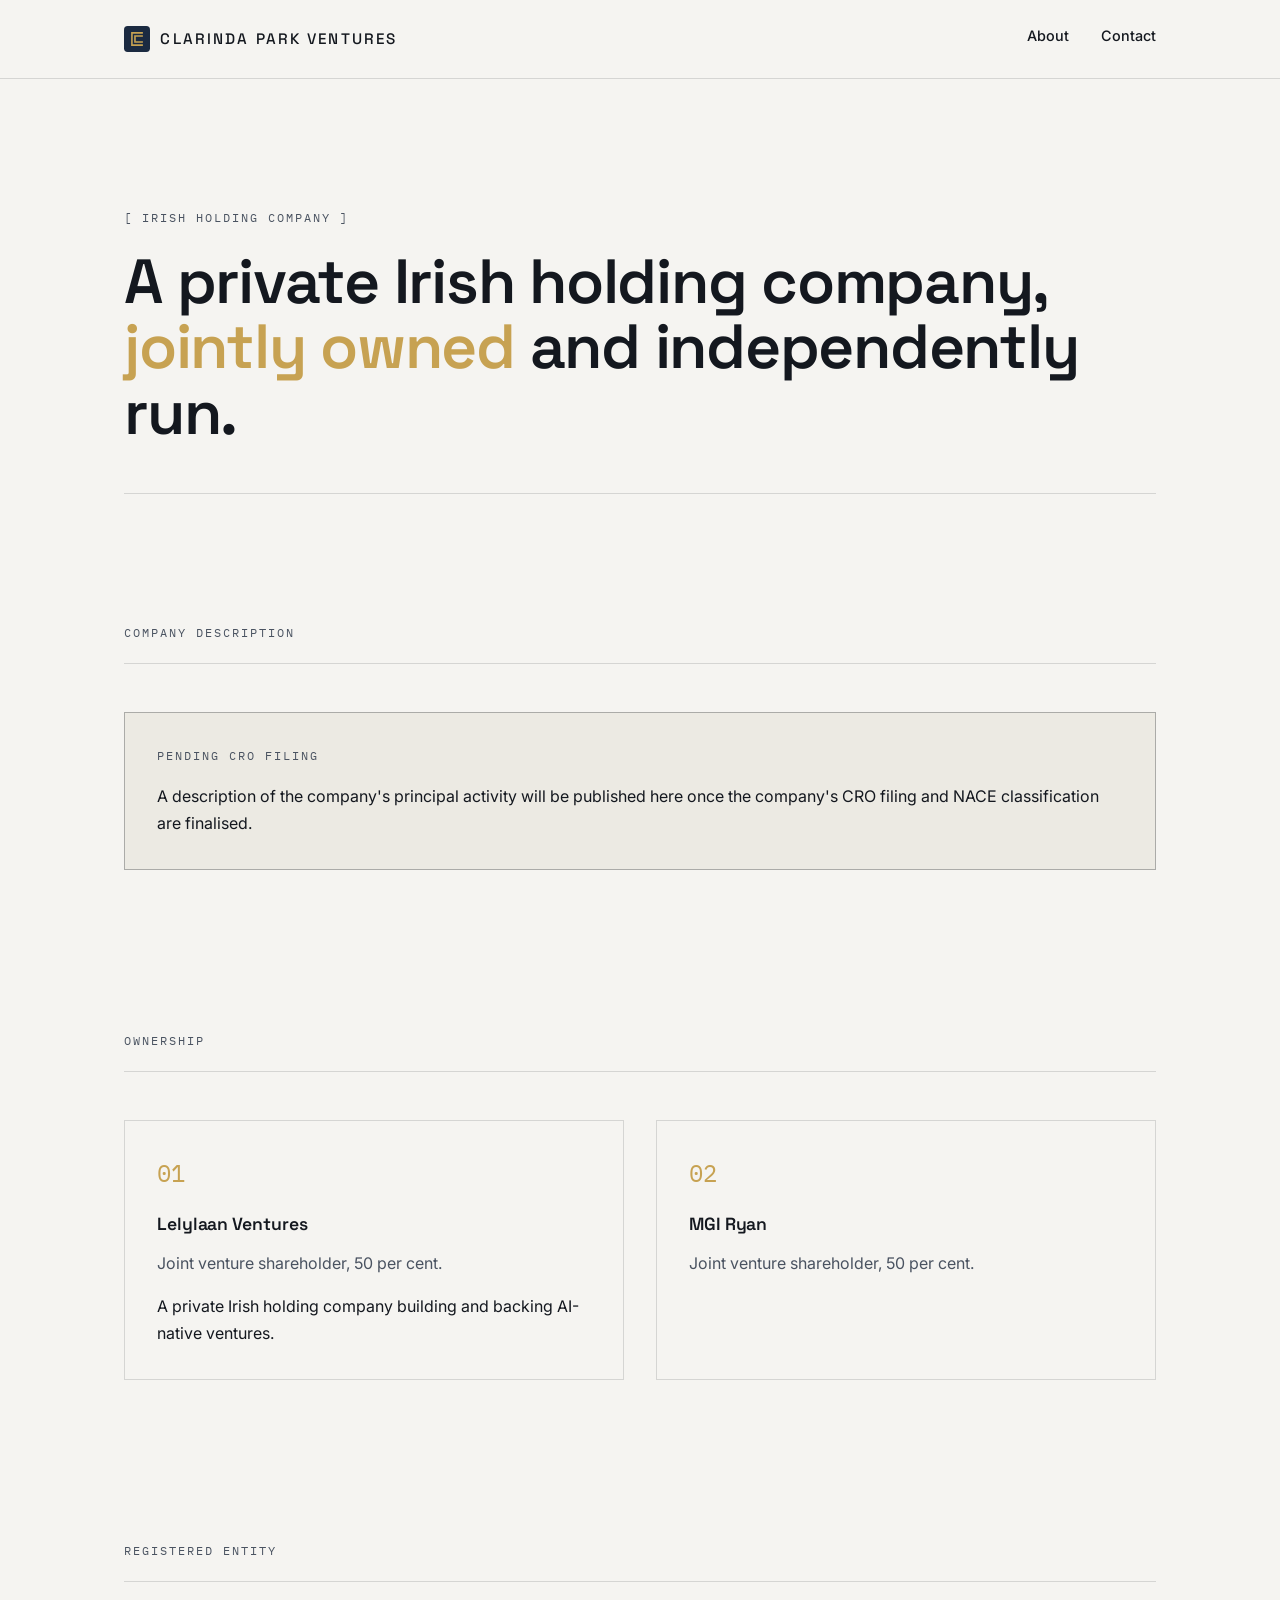
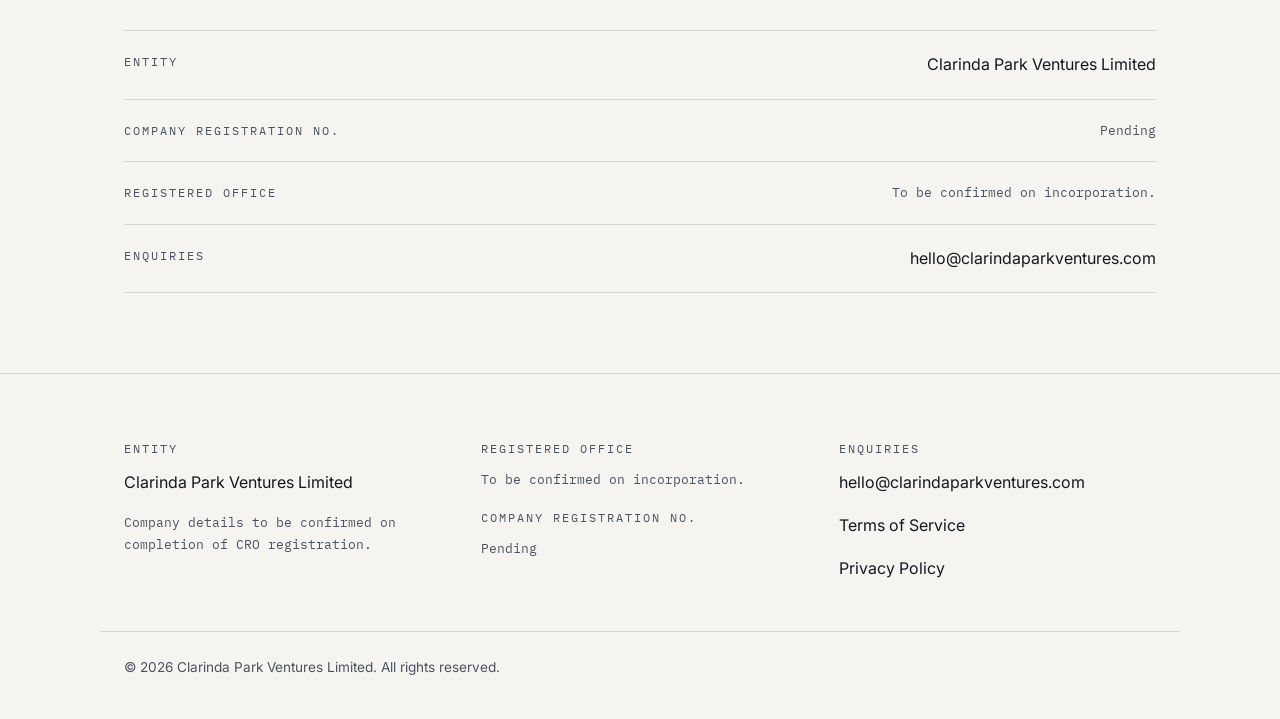
==== index.html @ e0fa9f6e "Initial site: Clarinda Park Ventures corporate website Static five-page site (Home, About, Contact, " ====
<!doctype html>
<html lang="en">
<head>
<meta charset="UTF-8">
<meta name="viewport" content="width=device-width, initial-scale=1.0">
<meta name="robots" content="noindex, nofollow">
<title>Clarinda Park Ventures | Irish Holding Company</title>
<meta name="description" content="Clarinda Park Ventures Limited is a privately held Irish holding company established as a joint venture between Lelylaan Ventures and MGI Ryan.">
<link rel="icon" href="data:image/svg+xml,%3Csvg xmlns='http://www.w3.org/2000/svg' viewBox='0 0 512 512'%3E%3Crect width='512' height='512' rx='72' fill='%231B2A41'/%3E%3Cg stroke='%23C7A252' stroke-width='32' fill='none'%3E%3Cpath d='M372 136 H156 V376 H372'/%3E%3Cpath d='M372 196 H216 V316 H372'/%3E%3C/g%3E%3C/svg%3E">
<link href="https://fonts.googleapis.com/css2?family=Space+Grotesk:wght@500;600&amp;family=Inter:wght@400;500&amp;family=IBM+Plex+Mono:wght@400;500&amp;display=swap" rel="stylesheet">
<link rel="stylesheet" href="styles.css">
</head>
<body>
<header class="site-header">
<div class="container header-inner">
<a class="brand" href="index.html">
<svg class="brand-mark" viewBox="0 0 512 512"><rect width="512" height="512" rx="72" fill="#1B2A41"/><g stroke="#C7A252" stroke-width="32" fill="none"><path d="M372 136 H156 V376 H372"/><path d="M372 196 H216 V316 H372"/></g></svg>
<span class="wordmark">CLARINDA PARK VENTURES</span>
</a>
<nav class="nav">
<a href="about.html">About</a>
<a href="contact.html">Contact</a>
</nav>
</div>
</header>

<main>

<section class="hero container">
<span class="eyebrow">[ IRISH HOLDING COMPANY ]</span>
<h1>A private Irish holding company, <em>jointly owned</em> and independently run.</h1>
<hr class="hero-rule">
</section>

<section class="section container">
<span class="section-label">COMPANY DESCRIPTION</span>
<!-- PLACEHOLDER: replace when CRO filing complete -->
<div class="panel">
<span class="micro-label">PENDING CRO FILING</span>
<p>A description of the company's principal activity will be published here once the company's CRO filing and NACE classification are finalised.</p>
</div>
<!-- /PLACEHOLDER -->
</section>

<section class="section container">
<span class="section-label">OWNERSHIP</span>
<div class="cards">
<div class="card">
<span class="num">01</span>
<h3>Lelylaan Ventures</h3>
<p class="role">Joint venture shareholder, 50 per cent.</p>
<p>A private Irish holding company building and backing AI-native ventures.</p>
</div>
<div class="card">
<span class="num">02</span>
<h3>MGI Ryan</h3>
<p class="role">Joint venture shareholder, 50 per cent.</p>
</div>
</div>
</section>

<section class="section container">
<span class="section-label">REGISTERED ENTITY</span>
<div class="def-rows">
<div class="def-row">
<span class="def-label">ENTITY</span>
<span class="def-value">Clarinda Park Ventures Limited</span>
</div>
<div class="def-row">
<span class="def-label">COMPANY REGISTRATION NO.</span>
<!-- PLACEHOLDER: replace when CRO filing complete -->
<span class="def-value placeholder">Pending</span>
<!-- /PLACEHOLDER -->
</div>
<div class="def-row">
<span class="def-label">REGISTERED OFFICE</span>
<!-- PLACEHOLDER: replace when CRO filing complete -->
<span class="def-value placeholder">To be confirmed on incorporation.</span>
<!-- /PLACEHOLDER -->
</div>
<div class="def-row">
<span class="def-label">ENQUIRIES</span>
<span class="def-value"><a href="mailto:hello@clarindaparkventures.com">hello@clarindaparkventures.com</a></span>
</div>
</div>
</section>

</main>

<footer class="site-footer">
<div class="container footer-grid">
<div class="footer-col">
<span class="mono-label">ENTITY</span>
<p>Clarinda Park Ventures Limited</p>
<!-- PLACEHOLDER: replace when CRO filing complete -->
<p class="placeholder">Company details to be confirmed on completion of CRO registration.</p>
<!-- /PLACEHOLDER -->
</div>
<div class="footer-col">
<span class="mono-label">REGISTERED OFFICE</span>
<!-- PLACEHOLDER: replace when CRO filing complete -->
<p class="placeholder">To be confirmed on incorporation.</p>
<!-- /PLACEHOLDER -->
<span class="mono-label">COMPANY REGISTRATION NO.</span>
<!-- PLACEHOLDER: replace when CRO filing complete -->
<p class="placeholder">Pending</p>
<!-- /PLACEHOLDER -->
</div>
<div class="footer-col">
<span class="mono-label">ENQUIRIES</span>
<p><a href="mailto:hello@clarindaparkventures.com">hello@clarindaparkventures.com</a></p>
<p><a href="terms.html">Terms of Service</a></p>
<p><a href="privacy.html">Privacy Policy</a></p>
</div>
</div>
<div class="container footer-bottom">
<p>&copy; 2026 Clarinda Park Ventures Limited. All rights reserved.</p>
</div>
</footer>

</body>
</html>
---- styles.css ----
/* Clarinda Ventures — design system */

:root {
  --paper: #F5F4F1;
  --paper-2: #ECEAE3;
  --ink: #14181F;
  --ink-soft: #4A5361;
  --navy: #1B2A41;
  --gold: #C7A252;
  --line: rgba(20,24,31,0.14);
  --line-strong: rgba(20,24,31,0.30);
  --container: 1080px;

  --font-head: "Space Grotesk", "Helvetica Neue", Arial, sans-serif;
  --font-body: "Inter", -apple-system, sans-serif;
  --font-mono: "IBM Plex Mono", "SF Mono", monospace;
}

*, *::before, *::after {
  box-sizing: border-box;
}

html {
  -webkit-text-size-adjust: 100%;
}

body {
  margin: 0;
  background: var(--paper);
  color: var(--ink);
  font-family: var(--font-body);
  font-weight: 400;
  font-size: 1rem;
  line-height: 1.7;
}

img, svg {
  max-width: 100%;
}

.container {
  max-width: var(--container);
  margin: 0 auto;
  padding: 0 1.5rem;
}

a {
  color: var(--ink);
  text-decoration: none;
}

a:hover {
  text-decoration: underline;
}

h1, h2, h3 {
  font-family: var(--font-head);
  font-weight: 600;
  margin: 0;
}

h1 {
  font-size: clamp(2.4rem, 5.5vw, 3.9rem);
  letter-spacing: -0.02em;
  line-height: 1.05;
}

h1 em, h2 em {
  font-style: normal;
  color: var(--gold);
}

h2 {
  font-size: clamp(1.6rem, 3vw, 2.2rem);
  letter-spacing: -0.01em;
  line-height: 1.15;
  margin-bottom: 1.5rem;
}

h3 {
  font-size: 1.1rem;
  letter-spacing: -0.005em;
  margin-bottom: 0.6rem;
}

p {
  margin: 0 0 1rem;
}

p:last-child {
  margin-bottom: 0;
}

/* Eyebrow labels */
.eyebrow {
  display: block;
  font-family: var(--font-mono);
  font-size: 0.78rem;
  text-transform: uppercase;
  letter-spacing: 0.16em;
  color: var(--ink-soft);
  margin-bottom: 1.25rem;
}

/* Section labels: mono, uppercase, bottom rule spanning the container */
.section-label {
  display: block;
  font-family: var(--font-mono);
  font-size: 0.78rem;
  text-transform: uppercase;
  letter-spacing: 0.16em;
  color: var(--ink-soft);
  padding-bottom: 1.25rem;
  margin-bottom: 3rem;
  border-bottom: 1px solid var(--line);
}

.mono-label {
  display: block;
  font-family: var(--font-mono);
  font-size: 0.78rem;
  text-transform: uppercase;
  letter-spacing: 0.16em;
  color: var(--ink-soft);
  margin: 0 0 0.6rem;
}

.mono {
  font-family: var(--font-mono);
}

.placeholder {
  font-family: var(--font-mono);
  font-size: 0.8rem;
  color: var(--ink-soft);
}

/* Layout sections */
.section {
  padding-block: 5rem;
}

.hero {
  padding-top: 8rem;
  padding-bottom: 3rem;
}

.hero-rule {
  border: 0;
  border-top: 1px solid var(--line);
  margin: 3rem 0 0;
}

.lede {
  max-width: 640px;
  font-size: 1.1rem;
  color: var(--ink-soft);
  margin-top: 1.5rem;
}

/* Header */
.site-header {
  border-bottom: 1px solid var(--line);
}

.header-inner {
  display: flex;
  align-items: center;
  justify-content: space-between;
  flex-wrap: wrap;
  gap: 1rem;
  padding-block: 1.5rem;
}

.brand {
  display: flex;
  align-items: center;
  gap: 0.65rem;
}

.brand:hover {
  text-decoration: none;
}

.brand-mark {
  width: 26px;
  height: 26px;
  display: block;
  flex-shrink: 0;
}

.wordmark {
  font-family: var(--font-head);
  font-weight: 500;
  letter-spacing: 0.14em;
  font-size: 0.95rem;
}

.nav {
  display: flex;
  gap: 2rem;
  flex-wrap: wrap;
}

.nav a {
  font-family: var(--font-body);
  font-weight: 500;
  font-size: 0.9rem;
  text-decoration: none;
  padding-bottom: 4px;
  border-bottom: 2px solid transparent;
}

.nav a:hover {
  border-bottom-color: var(--line-strong);
}

.nav a[aria-current="page"] {
  border-bottom-color: var(--gold);
}

/* Panel (e.g. company description) */
.panel {
  border: 1px solid var(--line-strong);
  background: var(--paper-2);
  padding: 2rem;
}

.panel .micro-label {
  display: block;
  font-family: var(--font-mono);
  font-size: 0.78rem;
  text-transform: uppercase;
  letter-spacing: 0.16em;
  color: var(--ink-soft);
  margin: 0 0 1rem;
}

/* Ownership / info cards */
.cards {
  display: grid;
  grid-template-columns: 1fr 1fr;
  gap: 2rem;
}

.card {
  border: 1px solid var(--line);
  padding: 2rem;
}

.card .num {
  display: block;
  font-family: var(--font-mono);
  color: var(--gold);
  font-size: 1.5rem;
  margin-bottom: 1rem;
}

.card .role {
  color: var(--ink-soft);
  margin: 0 0 1rem;
}

/* Numbered blocks (about page) */
.numbered-block {
  display: flex;
  gap: 1.5rem;
  padding: 2rem 0;
  border-bottom: 1px solid var(--line);
}

.numbered-block:last-child {
  border-bottom: none;
}

.numbered-block .num {
  font-family: var(--font-mono);
  color: var(--gold);
  font-size: 1.25rem;
  flex-shrink: 0;
  min-width: 2ch;
}

/* Definition rows (registered entity facts) */
.def-rows {
  border-top: 1px solid var(--line);
}

.def-row {
  display: flex;
  justify-content: space-between;
  gap: 2rem;
  padding: 1.25rem 0;
  border-bottom: 1px solid var(--line);
}

.def-label {
  font-family: var(--font-mono);
  font-size: 0.78rem;
  text-transform: uppercase;
  letter-spacing: 0.16em;
  color: var(--ink-soft);
}

.def-value {
  text-align: right;
}

/* Contact page */
.mailto-large {
  display: inline-block;
  font-family: var(--font-head);
  font-size: 1.6rem;
  color: var(--ink);
  text-decoration: underline;
  text-decoration-color: var(--gold);
  text-underline-offset: 6px;
  margin: 1rem 0 3rem;
}

/* Legal pages */
.legal-meta {
  margin-top: 1rem;
}

.legal-section {
  padding: 2.5rem 0;
  border-bottom: 1px solid var(--line);
}

.legal-section:last-child {
  border-bottom: none;
}

/* Footer */
.site-footer {
  border-top: 1px solid var(--line);
  padding: 4rem 0 2.5rem;
}

.footer-grid {
  display: grid;
  grid-template-columns: repeat(3, 1fr);
  gap: 2.5rem;
}

.footer-col p {
  margin: 0 0 1rem;
}

.footer-col p:last-child {
  margin-bottom: 0;
}

.footer-bottom {
  margin-top: 3rem;
  padding-top: 1.5rem;
  border-top: 1px solid var(--line);
  font-size: 0.85rem;
  color: var(--ink-soft);
}

/* Responsive: single column under 720px */
@media (max-width: 720px) {
  .header-inner {
    flex-direction: column;
    align-items: flex-start;
  }

  .nav {
    gap: 1.5rem;
  }

  .cards {
    grid-template-columns: 1fr;
  }

  .footer-grid {
    grid-template-columns: 1fr;
    gap: 2rem;
  }

  .def-row {
    flex-direction: column;
    gap: 0.35rem;
  }

  .def-value {
    text-align: left;
  }

  .numbered-block {
    flex-direction: column;
    gap: 0.5rem;
  }

  .hero {
    padding-top: 5rem;
  }

  .section {
    padding-block: 3.5rem;
  }
}
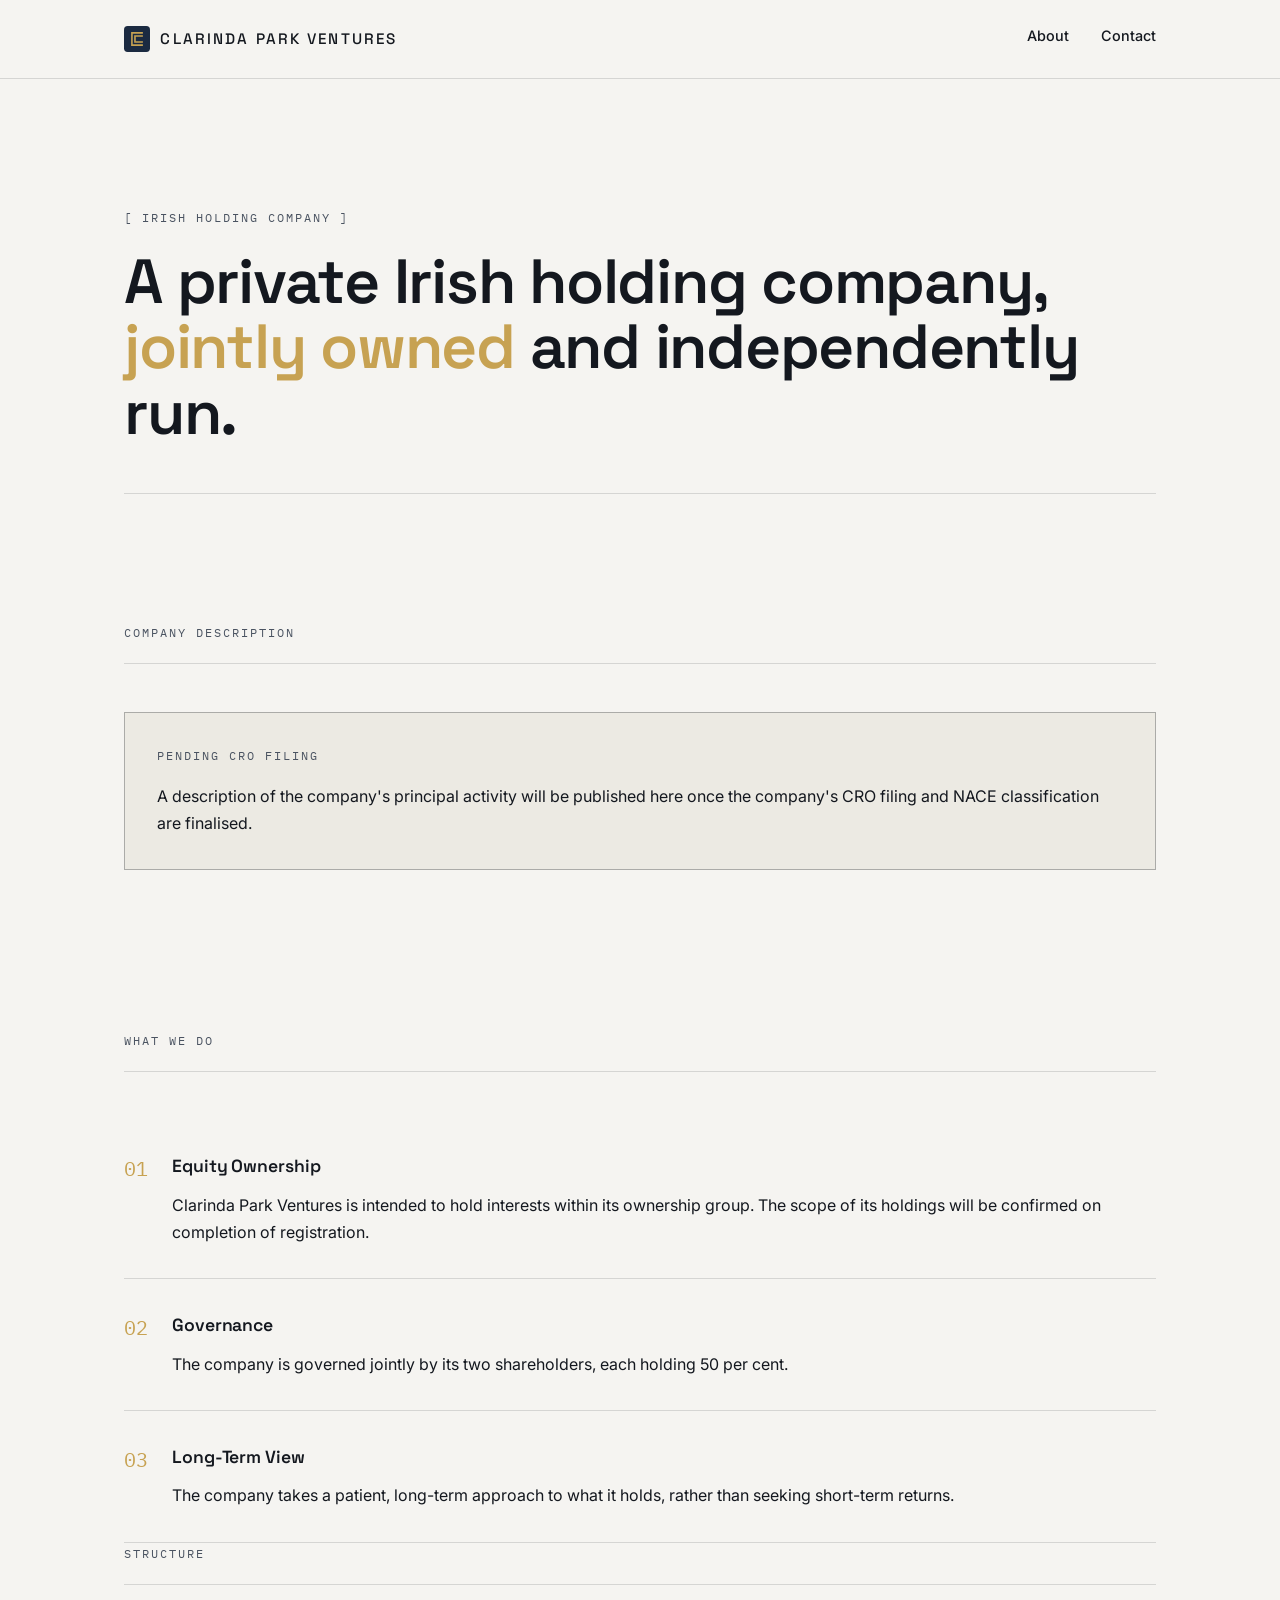
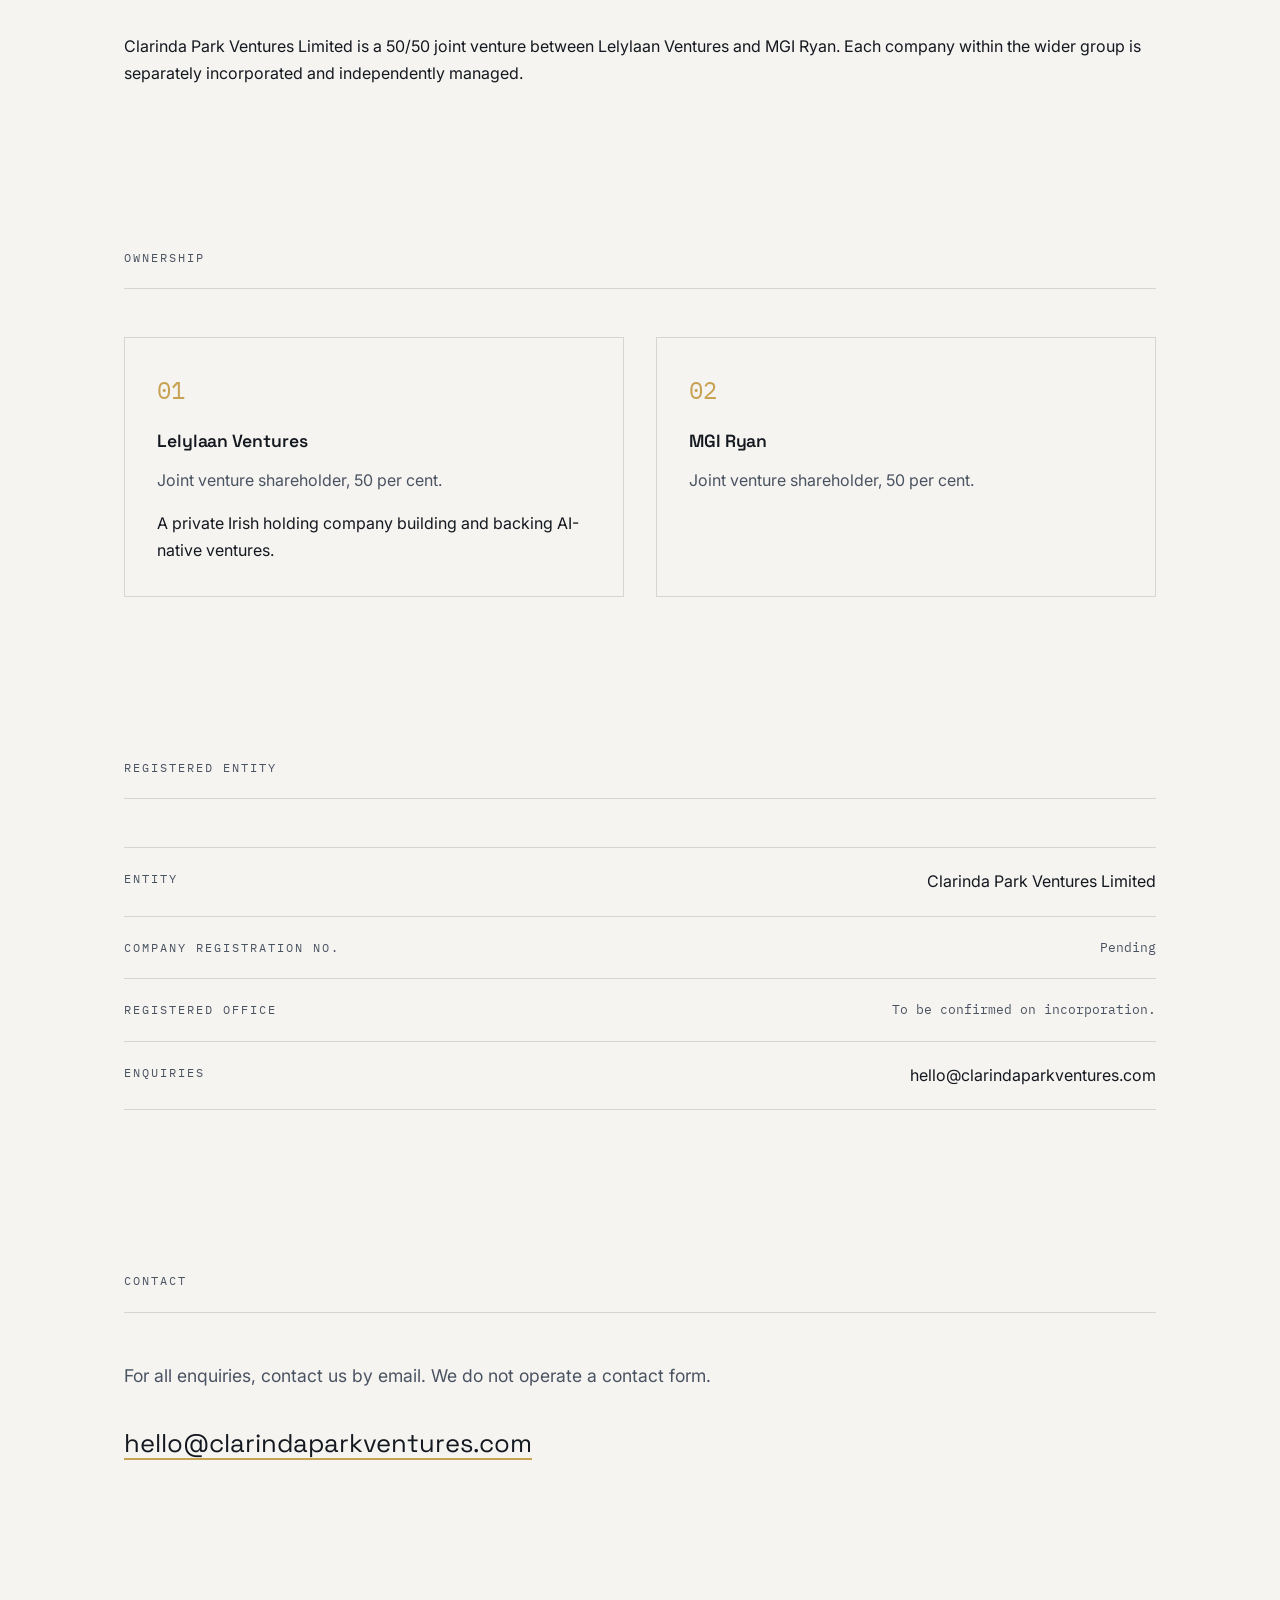
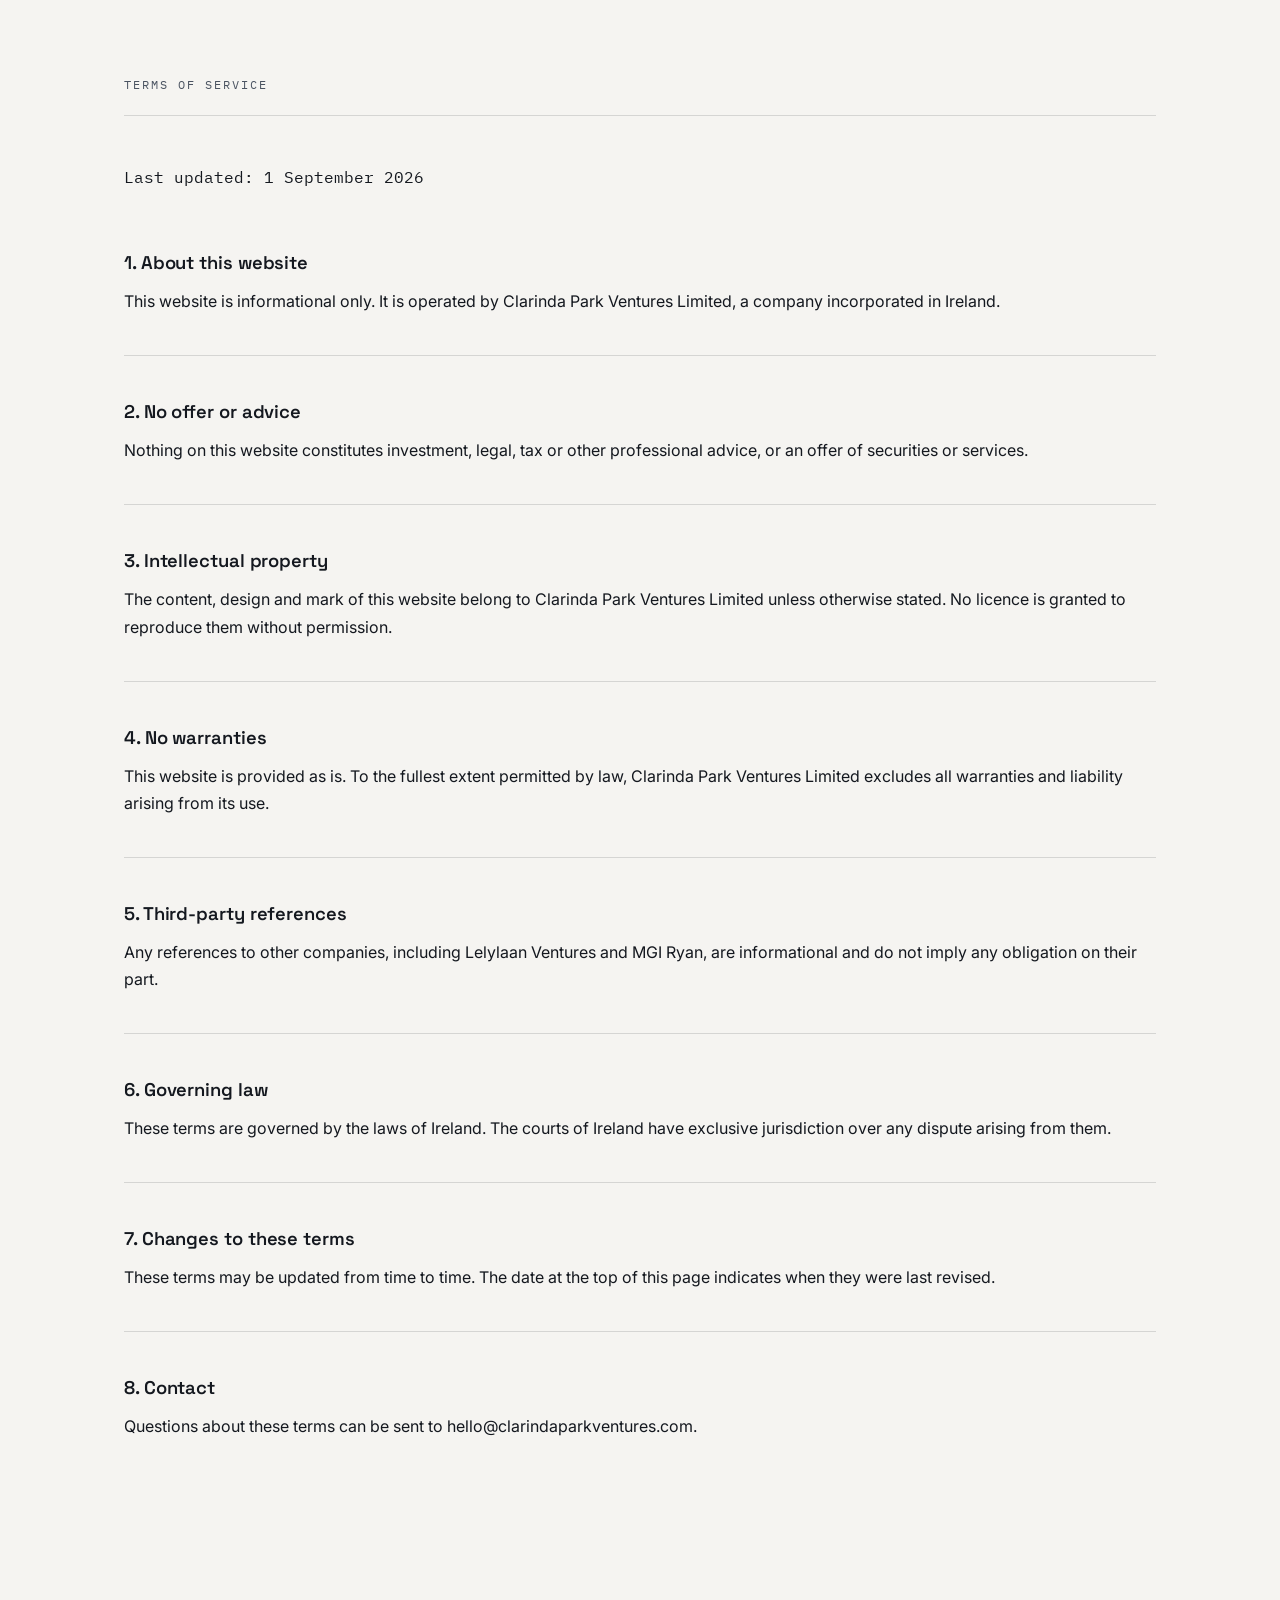
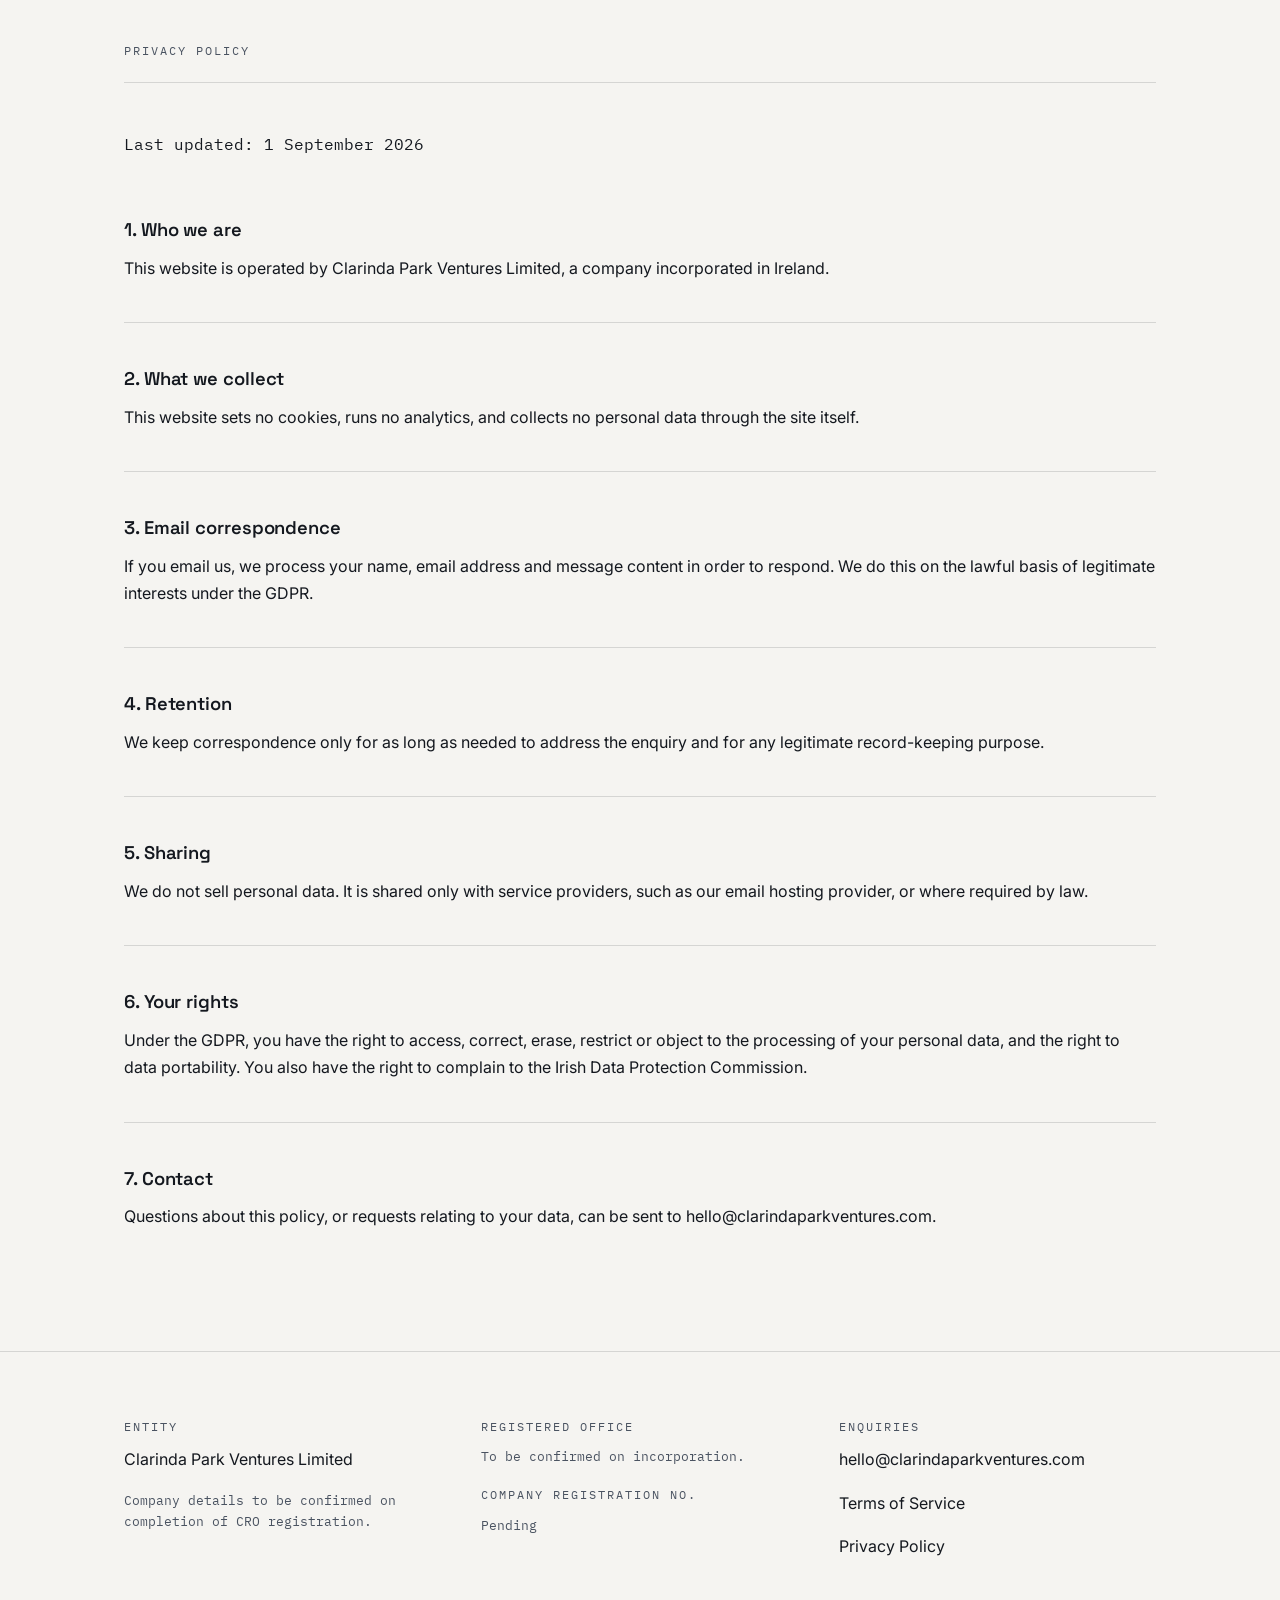
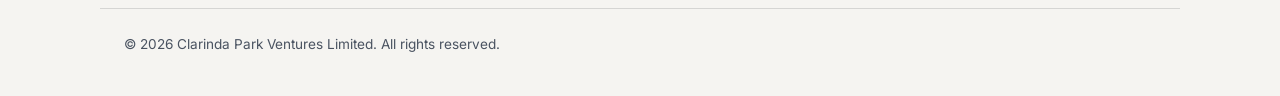
==== commit 2bf8a288: "Consolidate to single-page layout with hash-anchor navigation Merge About, Contact, Terms and Privac" ====
--- a/index.html
+++ b/index.html
@@ -10,16 +10,16 @@
 <link href="https://fonts.googleapis.com/css2?family=Space+Grotesk:wght@500;600&amp;family=Inter:wght@400;500&amp;family=IBM+Plex+Mono:wght@400;500&amp;display=swap" rel="stylesheet">
 <link rel="stylesheet" href="styles.css">
 </head>
-<body>
+<body id="top">
 <header class="site-header">
 <div class="container header-inner">
-<a class="brand" href="index.html">
+<a class="brand" href="#top">
 <svg class="brand-mark" viewBox="0 0 512 512"><rect width="512" height="512" rx="72" fill="#1B2A41"/><g stroke="#C7A252" stroke-width="32" fill="none"><path d="M372 136 H156 V376 H372"/><path d="M372 196 H216 V316 H372"/></g></svg>
 <span class="wordmark">CLARINDA PARK VENTURES</span>
 </a>
 <nav class="nav">
-<a href="about.html">About</a>
-<a href="contact.html">Contact</a>
+<a href="#about">About</a>
+<a href="#contact">Contact</a>
 </nav>
 </div>
 </header>
@@ -32,7 +32,7 @@
 <hr class="hero-rule">
 </section>
 
-<section class="section container">
+<section id="description" class="section container">
 <span class="section-label">COMPANY DESCRIPTION</span>
 <!-- PLACEHOLDER: replace when CRO filing complete -->
 <div class="panel">
@@ -42,7 +42,34 @@
 <!-- /PLACEHOLDER -->
 </section>
 
-<section class="section container">
+<section id="about" class="section container">
+<span class="section-label">WHAT WE DO</span>
+<div class="numbered-block">
+<span class="num">01</span>
+<div>
+<h3>Equity Ownership</h3>
+<p>Clarinda Park Ventures is intended to hold interests within its ownership group. The scope of its holdings will be confirmed on completion of registration.</p>
+</div>
+</div>
+<div class="numbered-block">
+<span class="num">02</span>
+<div>
+<h3>Governance</h3>
+<p>The company is governed jointly by its two shareholders, each holding 50 per cent.</p>
+</div>
+</div>
+<div class="numbered-block">
+<span class="num">03</span>
+<div>
+<h3>Long-Term View</h3>
+<p>The company takes a patient, long-term approach to what it holds, rather than seeking short-term returns.</p>
+</div>
+</div>
+<span class="section-label">STRUCTURE</span>
+<p>Clarinda Park Ventures Limited is a 50/50 joint venture between Lelylaan Ventures and MGI Ryan. Each company within the wider group is separately incorporated and independently managed.</p>
+</section>
+
+<section id="ownership" class="section container">
 <span class="section-label">OWNERSHIP</span>
 <div class="cards">
 <div class="card">
@@ -59,7 +86,7 @@
 </div>
 </section>
 
-<section class="section container">
+<section id="entity" class="section container">
 <span class="section-label">REGISTERED ENTITY</span>
 <div class="def-rows">
 <div class="def-row">
@@ -83,6 +110,99 @@
 <span class="def-value"><a href="mailto:hello@clarindaparkventures.com">hello@clarindaparkventures.com</a></span>
 </div>
 </div>
+</section>
+
+<section id="contact" class="section container">
+<span class="section-label">CONTACT</span>
+<p class="lede">For all enquiries, contact us by email. We do not operate a contact form.</p>
+<a class="mailto-large" href="mailto:hello@clarindaparkventures.com">hello@clarindaparkventures.com</a>
+</section>
+
+<section id="terms" class="section container">
+<span class="section-label">TERMS OF SERVICE</span>
+<p class="legal-meta mono">Last updated: 1 September 2026</p>
+
+<div class="legal-section">
+<h3>1. About this website</h3>
+<p>This website is informational only. It is operated by Clarinda Park Ventures Limited, a company incorporated in Ireland.</p>
+</div>
+
+<div class="legal-section">
+<h3>2. No offer or advice</h3>
+<p>Nothing on this website constitutes investment, legal, tax or other professional advice, or an offer of securities or services.</p>
+</div>
+
+<div class="legal-section">
+<h3>3. Intellectual property</h3>
+<p>The content, design and mark of this website belong to Clarinda Park Ventures Limited unless otherwise stated. No licence is granted to reproduce them without permission.</p>
+</div>
+
+<div class="legal-section">
+<h3>4. No warranties</h3>
+<p>This website is provided as is. To the fullest extent permitted by law, Clarinda Park Ventures Limited excludes all warranties and liability arising from its use.</p>
+</div>
+
+<div class="legal-section">
+<h3>5. Third-party references</h3>
+<p>Any references to other companies, including Lelylaan Ventures and MGI Ryan, are informational and do not imply any obligation on their part.</p>
+</div>
+
+<div class="legal-section">
+<h3>6. Governing law</h3>
+<p>These terms are governed by the laws of Ireland. The courts of Ireland have exclusive jurisdiction over any dispute arising from them.</p>
+</div>
+
+<div class="legal-section">
+<h3>7. Changes to these terms</h3>
+<p>These terms may be updated from time to time. The date at the top of this page indicates when they were last revised.</p>
+</div>
+
+<div class="legal-section">
+<h3>8. Contact</h3>
+<p>Questions about these terms can be sent to <a href="mailto:hello@clarindaparkventures.com">hello@clarindaparkventures.com</a>.</p>
+</div>
+
+</section>
+
+<section id="privacy" class="section container">
+<span class="section-label">PRIVACY POLICY</span>
+<p class="legal-meta mono">Last updated: 1 September 2026</p>
+
+<div class="legal-section">
+<h3>1. Who we are</h3>
+<p>This website is operated by Clarinda Park Ventures Limited, a company incorporated in Ireland.</p>
+</div>
+
+<div class="legal-section">
+<h3>2. What we collect</h3>
+<p>This website sets no cookies, runs no analytics, and collects no personal data through the site itself.</p>
+</div>
+
+<div class="legal-section">
+<h3>3. Email correspondence</h3>
+<p>If you email us, we process your name, email address and message content in order to respond. We do this on the lawful basis of legitimate interests under the GDPR.</p>
+</div>
+
+<div class="legal-section">
+<h3>4. Retention</h3>
+<p>We keep correspondence only for as long as needed to address the enquiry and for any legitimate record-keeping purpose.</p>
+</div>
+
+<div class="legal-section">
+<h3>5. Sharing</h3>
+<p>We do not sell personal data. It is shared only with service providers, such as our email hosting provider, or where required by law.</p>
+</div>
+
+<div class="legal-section">
+<h3>6. Your rights</h3>
+<p>Under the GDPR, you have the right to access, correct, erase, restrict or object to the processing of your personal data, and the right to data portability. You also have the right to complain to the Irish Data Protection Commission.</p>
+</div>
+
+<div class="legal-section">
+<h3>7. Contact</h3>
+<p>Questions about this policy, or requests relating to your data, can be sent to <a href="mailto:hello@clarindaparkventures.com">hello@clarindaparkventures.com</a>.</p>
+</div>
+
 </section>
 
 </main>
@@ -109,8 +229,8 @@
 <div class="footer-col">
 <span class="mono-label">ENQUIRIES</span>
 <p><a href="mailto:hello@clarindaparkventures.com">hello@clarindaparkventures.com</a></p>
-<p><a href="terms.html">Terms of Service</a></p>
-<p><a href="privacy.html">Privacy Policy</a></p>
+<p><a href="#terms">Terms of Service</a></p>
+<p><a href="#privacy">Privacy Policy</a></p>
 </div>
 </div>
 <div class="container footer-bottom">
--- a/styles.css
+++ b/styles.css
@@ -22,6 +22,17 @@
 
 html {
   -webkit-text-size-adjust: 100%;
+  scroll-behavior: smooth;
+}
+
+section[id] {
+  scroll-margin-top: 2rem;
+}
+
+@media (prefers-reduced-motion: reduce) {
+  html {
+    scroll-behavior: auto;
+  }
 }
 
 body {
@@ -213,10 +224,6 @@
 
 .nav a:hover {
   border-bottom-color: var(--line-strong);
-}
-
-.nav a[aria-current="page"] {
-  border-bottom-color: var(--gold);
 }
 
 /* Panel (e.g. company description) */
@@ -332,6 +339,12 @@
   border-bottom: none;
 }
 
+.legal-section h3 {
+  font-family: var(--font-head);
+  font-weight: 600;
+  font-size: 1.15rem;
+}
+
 /* Footer */
 .site-footer {
   border-top: 1px solid var(--line);
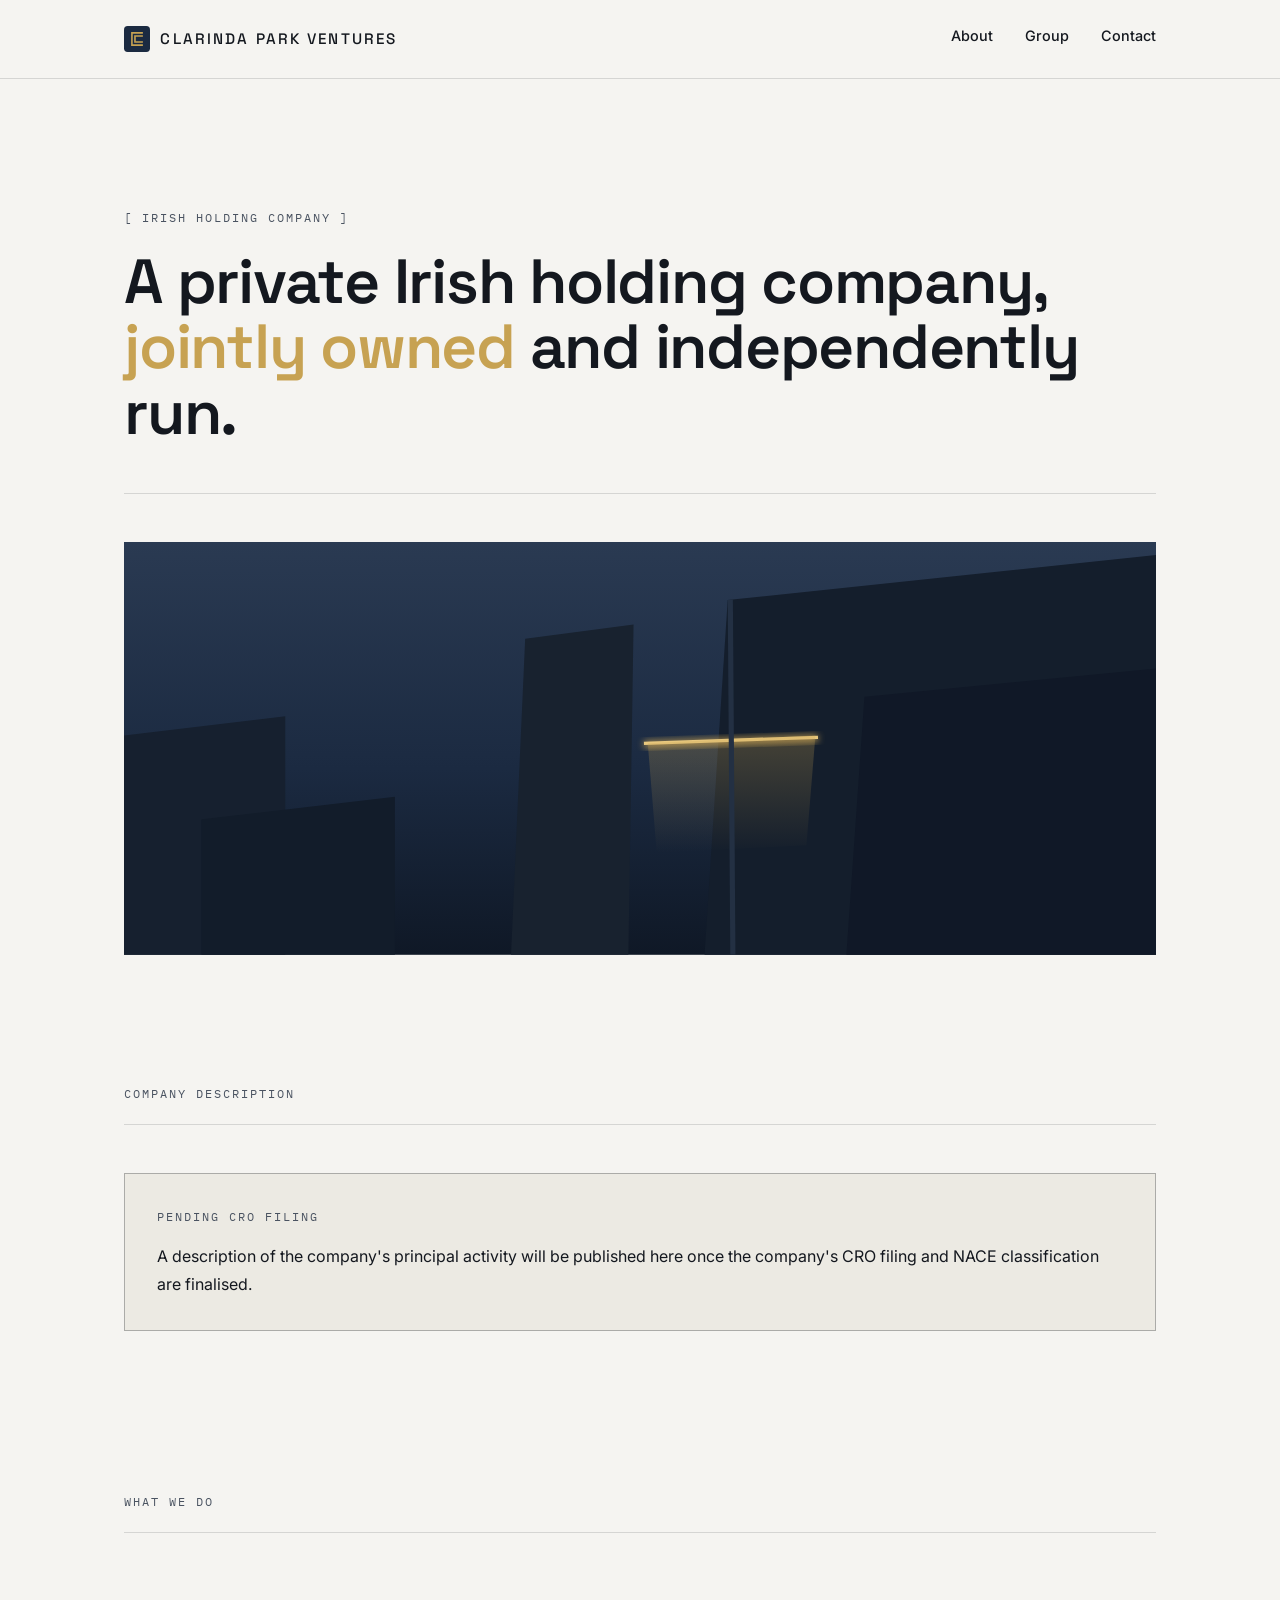
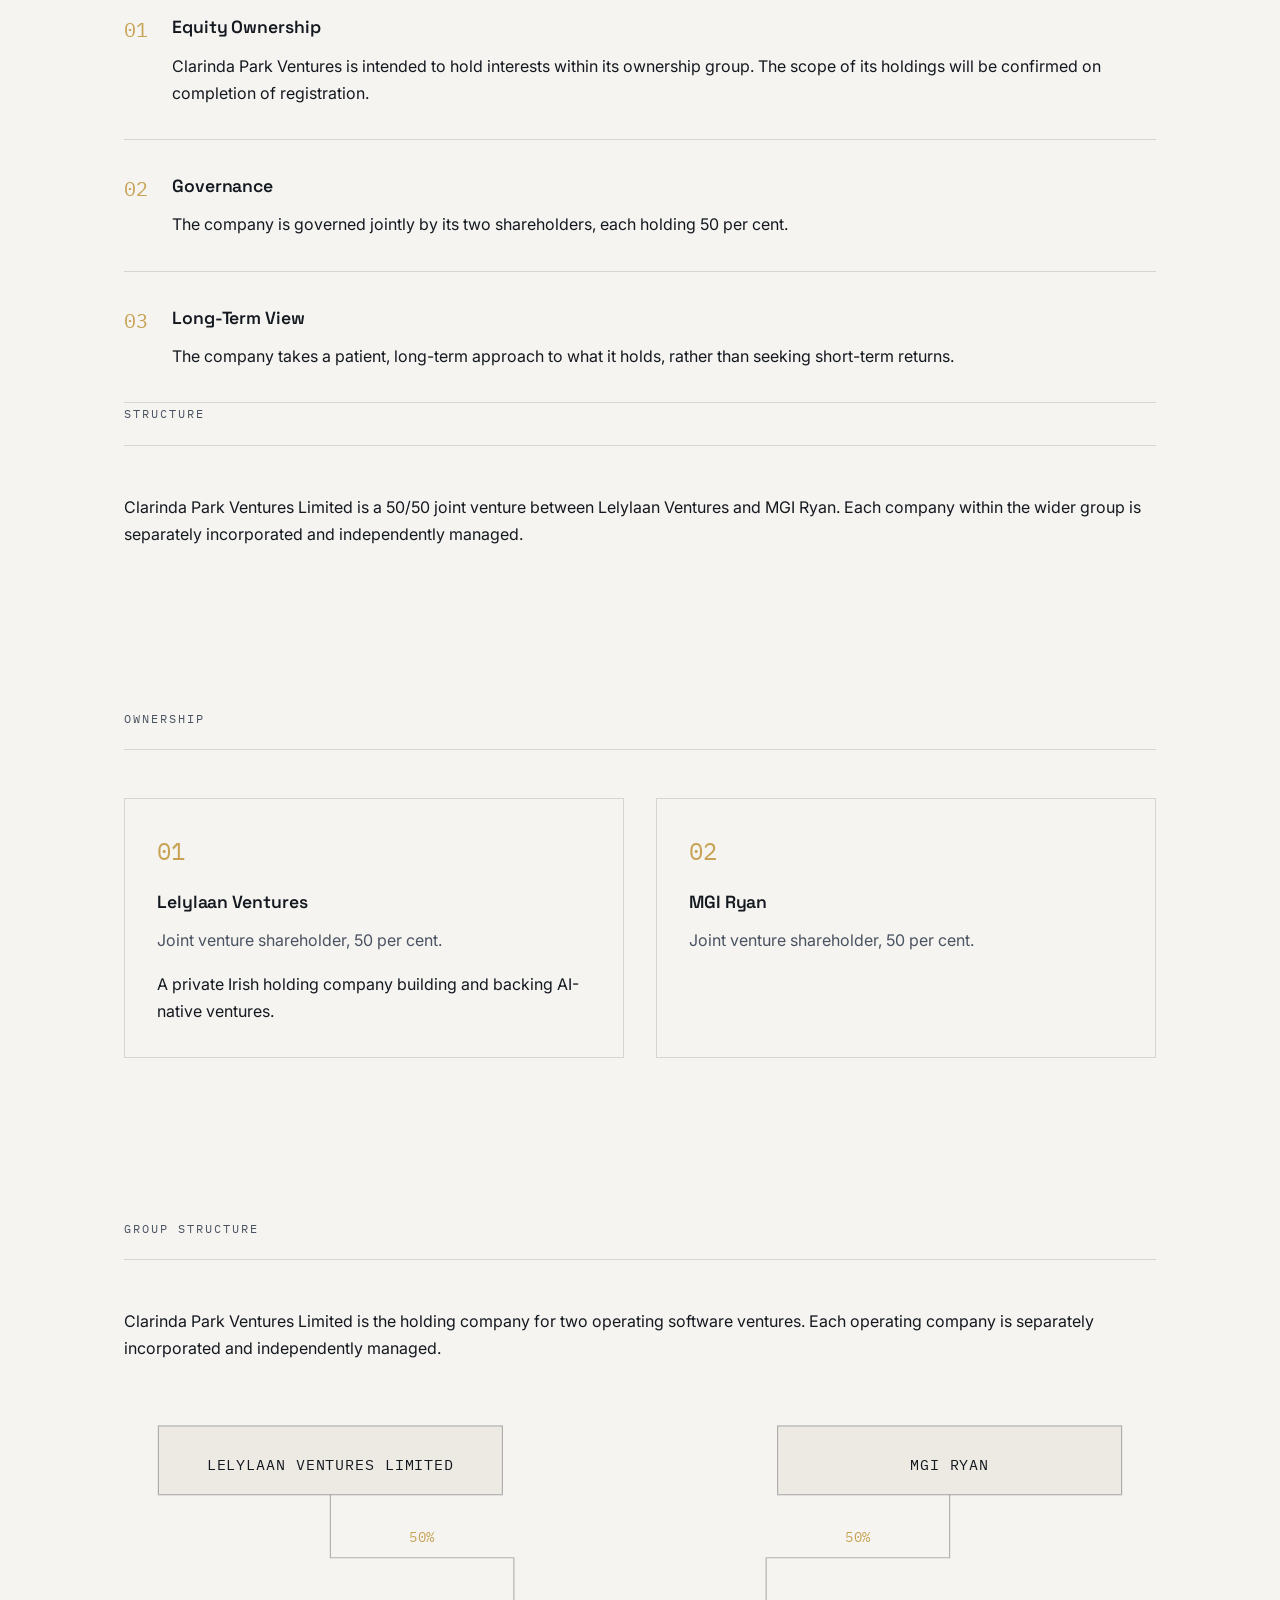
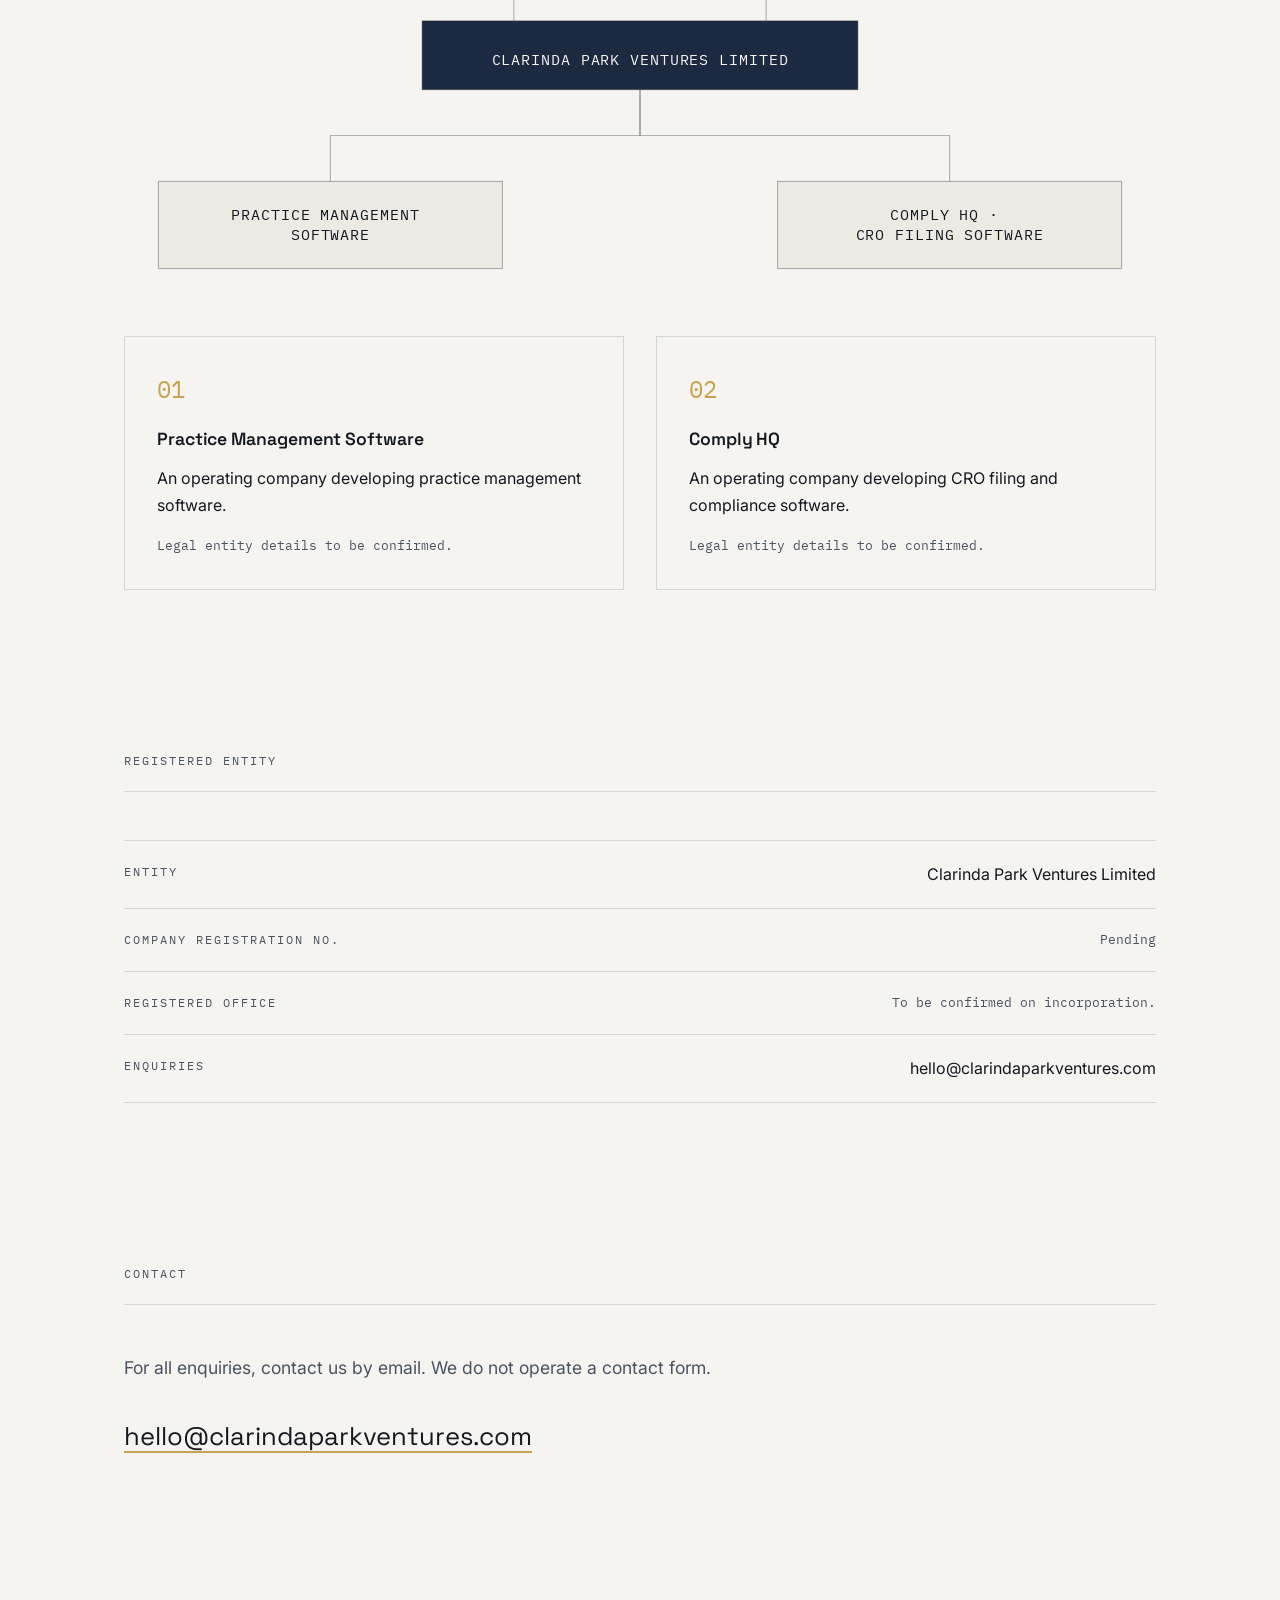
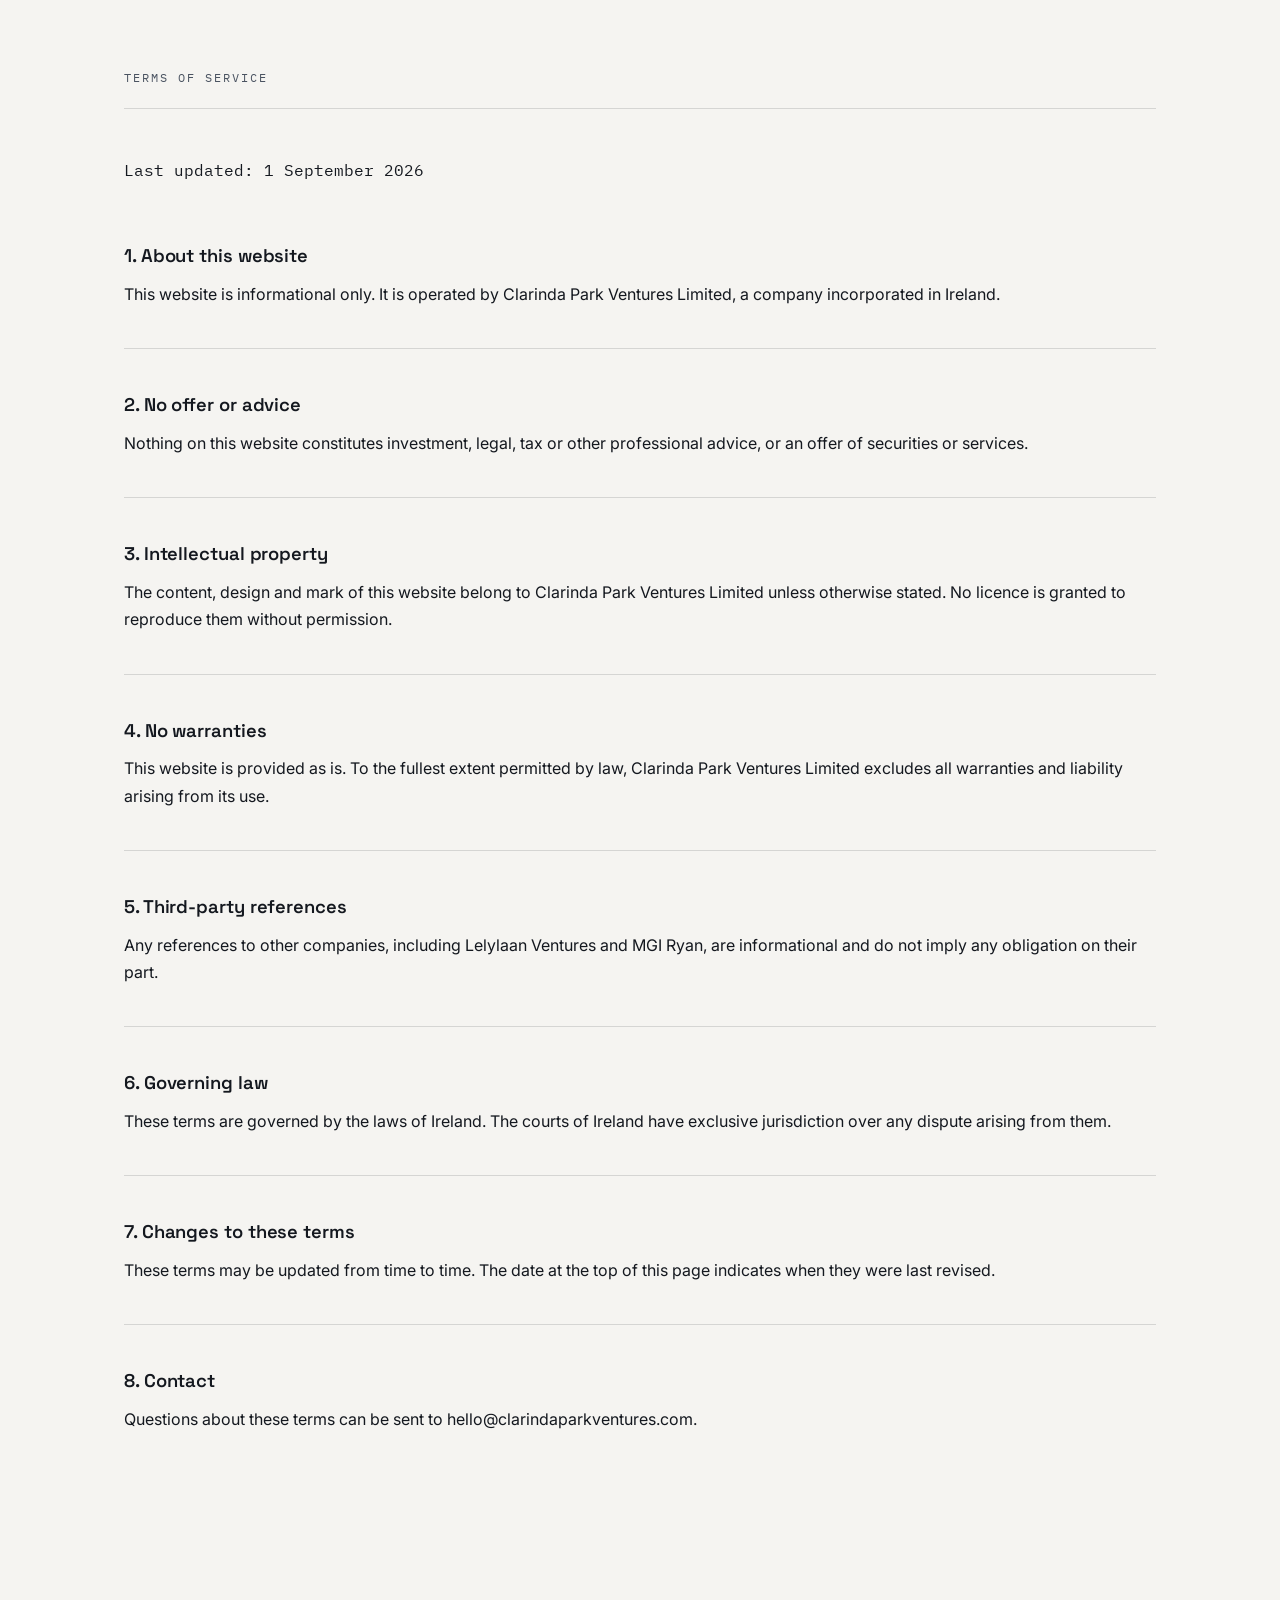
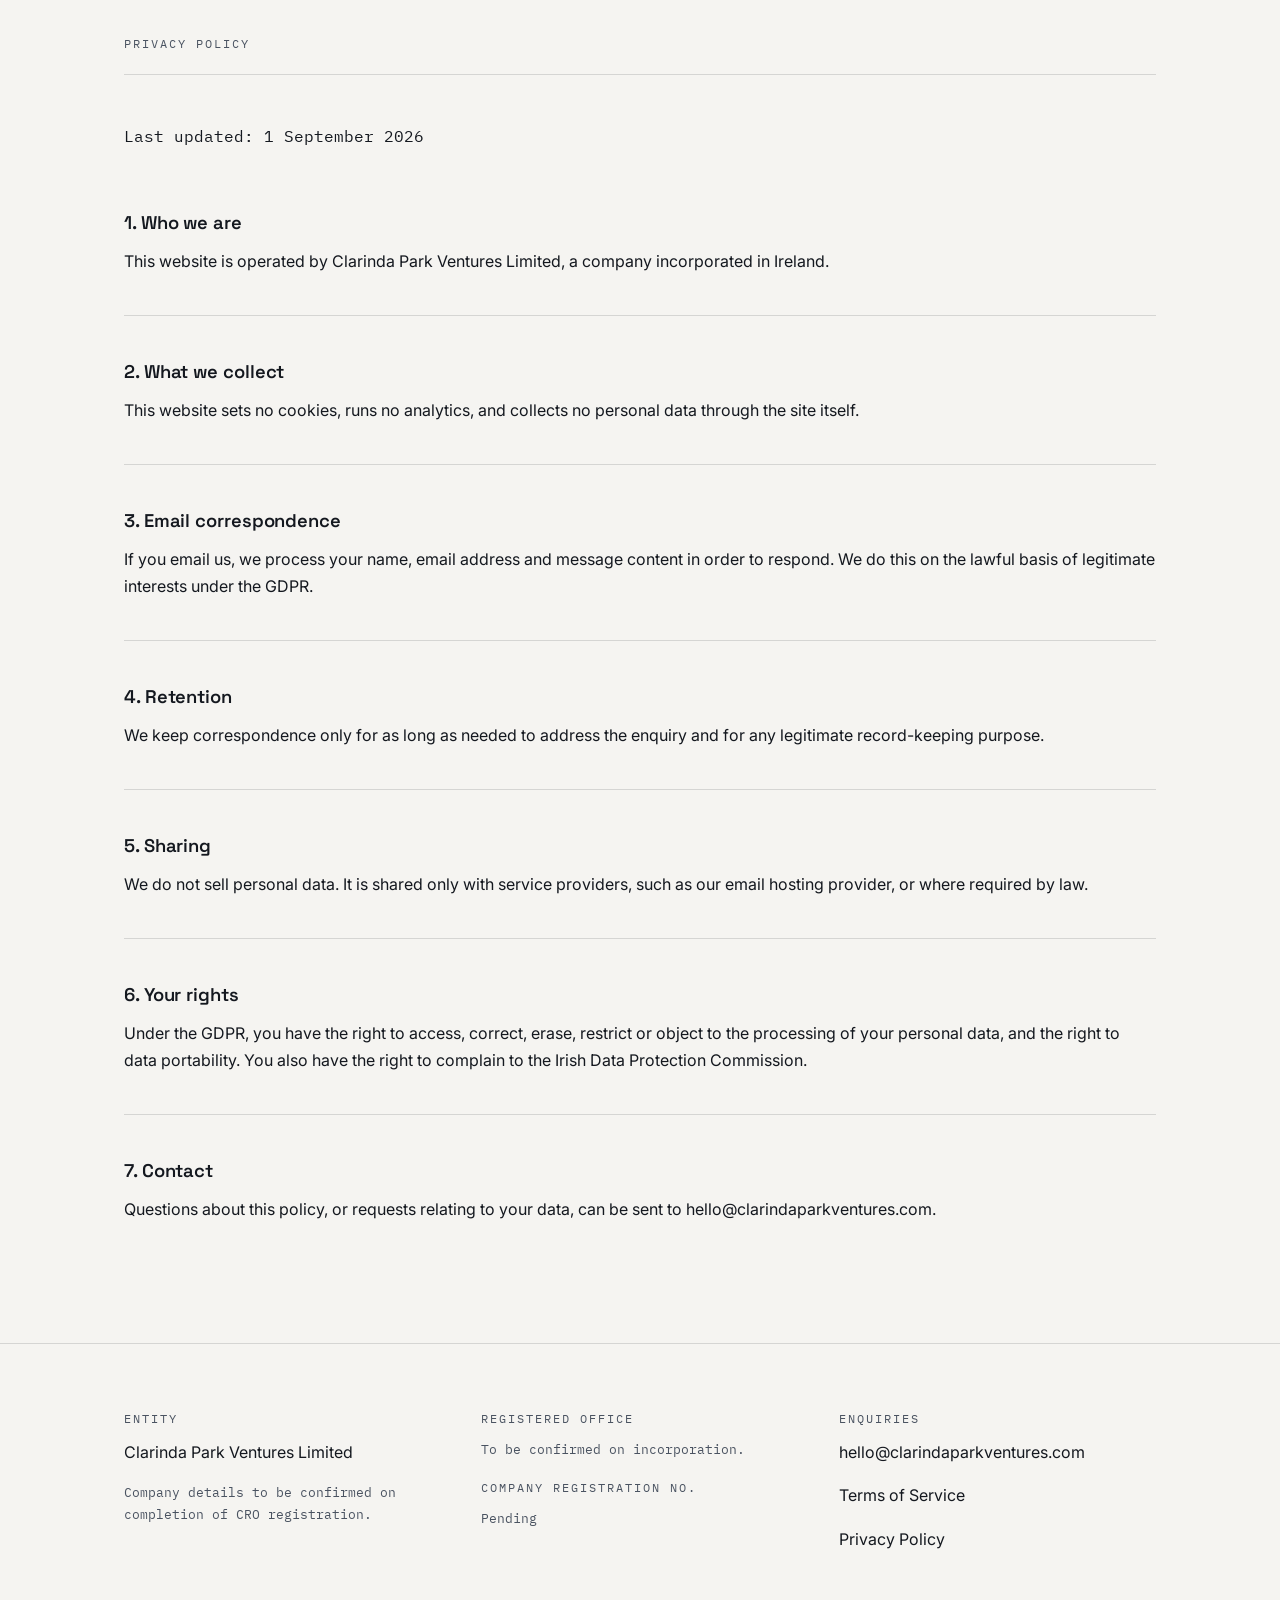
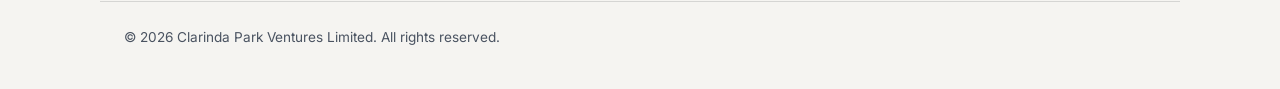
==== commit 5c36ac9b: "Add dusk-architecture hero visual and group structure section Hero: inline SVG echoing the group's a" ====
--- a/index.html
+++ b/index.html
@@ -19,6 +19,7 @@
 </a>
 <nav class="nav">
 <a href="#about">About</a>
+<a href="#group">Group</a>
 <a href="#contact">Contact</a>
 </nav>
 </div>
@@ -30,6 +31,34 @@
 <span class="eyebrow">[ IRISH HOLDING COMPANY ]</span>
 <h1>A private Irish holding company, <em>jointly owned</em> and independently run.</h1>
 <hr class="hero-rule">
+<figure class="hero-visual" aria-hidden="true">
+<svg viewBox="0 0 1600 640" preserveAspectRatio="xMidYMid slice" role="img">
+  <defs>
+    <linearGradient id="sky" x1="0" y1="0" x2="0" y2="1">
+      <stop offset="0" stop-color="#2A3A52"/>
+      <stop offset="0.55" stop-color="#1B2A41"/>
+      <stop offset="1" stop-color="#0F1826"/>
+    </linearGradient>
+    <linearGradient id="glowWall" x1="0" y1="0" x2="0" y2="1">
+      <stop offset="0" stop-color="#C7A252" stop-opacity="0.55"/>
+      <stop offset="1" stop-color="#C7A252" stop-opacity="0"/>
+    </linearGradient>
+    <filter id="soft" x="-50%" y="-50%" width="200%" height="200%">
+      <feGaussianBlur stdDeviation="6"/>
+    </filter>
+  </defs>
+  <rect width="1600" height="640" fill="url(#sky)"/>
+  <polygon points="0,640 0,300 250,270 250,640" fill="#16202F"/>
+  <polygon points="120,640 120,430 420,395 420,640" fill="#121C2A"/>
+  <polygon points="600,640 622,150 790,128 782,640" fill="#18222F"/>
+  <polygon points="900,640 936,90 1600,20 1600,640" fill="#141E2C"/>
+  <polygon points="1120,640 1148,240 1600,196 1600,640" fill="#101827"/>
+  <rect x="806" y="304" width="270" height="10" fill="#C7A252" transform="rotate(-2 941 309)" filter="url(#soft)" opacity="0.9"/>
+  <rect x="806" y="305" width="270" height="5" fill="#E8C87E" transform="rotate(-2 941 307)"/>
+  <polygon points="812,312 1072,300 1058,470 826,482" fill="url(#glowWall)" opacity="0.5"/>
+  <polygon points="936,90 940,640 948,640 944,89" fill="#233043"/>
+</svg>
+</figure>
 </section>
 
 <section id="description" class="section container">
@@ -86,6 +115,63 @@
 </div>
 </section>
 
+<section id="group" class="section container">
+<span class="section-label">GROUP STRUCTURE</span>
+<p>Clarinda Park Ventures Limited is the holding company for two operating software ventures. Each operating company is separately incorporated and independently managed.</p>
+<div class="chart-wrap">
+<svg class="org-chart" viewBox="0 0 900 430" role="img" aria-label="Group structure chart">
+<title>Group structure chart</title>
+
+<path d="M180,80 V135 H340 V190" fill="none" stroke="rgba(20,24,31,0.30)" stroke-width="1"/>
+<path d="M720,80 V135 H560 V190" fill="none" stroke="rgba(20,24,31,0.30)" stroke-width="1"/>
+<path d="M450,250 V290 H180 V330" fill="none" stroke="rgba(20,24,31,0.30)" stroke-width="1"/>
+<path d="M450,250 V290 H720 V330" fill="none" stroke="rgba(20,24,31,0.30)" stroke-width="1"/>
+
+<text x="260" y="121" font-family="IBM Plex Mono, monospace" font-size="12" fill="#C7A252" text-anchor="middle" letter-spacing="0.05em">50%</text>
+<text x="640" y="121" font-family="IBM Plex Mono, monospace" font-size="12" fill="#C7A252" text-anchor="middle" letter-spacing="0.05em">50%</text>
+
+<rect x="30" y="20" width="300" height="60" fill="#ECEAE3" stroke="rgba(20,24,31,0.30)" stroke-width="1"/>
+<text x="180" y="55" font-family="IBM Plex Mono, monospace" font-size="13" fill="#14181F" text-anchor="middle" dominant-baseline="middle" letter-spacing="0.06em">LELYLAAN VENTURES LIMITED</text>
+
+<rect x="570" y="20" width="300" height="60" fill="#ECEAE3" stroke="rgba(20,24,31,0.30)" stroke-width="1"/>
+<text x="720" y="55" font-family="IBM Plex Mono, monospace" font-size="13" fill="#14181F" text-anchor="middle" dominant-baseline="middle" letter-spacing="0.06em">MGI RYAN</text>
+
+<rect x="260" y="190" width="380" height="60" fill="#1B2A41" stroke="rgba(20,24,31,0.30)" stroke-width="1"/>
+<text x="450" y="225" font-family="IBM Plex Mono, monospace" font-size="13" fill="#F5F4F1" text-anchor="middle" dominant-baseline="middle" letter-spacing="0.06em">CLARINDA PARK VENTURES LIMITED</text>
+
+<rect x="30" y="330" width="300" height="76" fill="#ECEAE3" stroke="rgba(20,24,31,0.30)" stroke-width="1"/>
+<text x="180" y="360" font-family="IBM Plex Mono, monospace" font-size="13" fill="#14181F" text-anchor="middle" dominant-baseline="middle" letter-spacing="0.06em">
+<tspan x="180" dy="0">PRACTICE MANAGEMENT</tspan>
+<tspan x="180" dy="18">SOFTWARE</tspan>
+</text>
+
+<rect x="570" y="330" width="300" height="76" fill="#ECEAE3" stroke="rgba(20,24,31,0.30)" stroke-width="1"/>
+<text x="720" y="360" font-family="IBM Plex Mono, monospace" font-size="13" fill="#14181F" text-anchor="middle" dominant-baseline="middle" letter-spacing="0.06em">
+<tspan x="720" dy="0">COMPLY HQ &#183;</tspan>
+<tspan x="720" dy="18">CRO FILING SOFTWARE</tspan>
+</text>
+</svg>
+</div>
+<div class="cards">
+<div class="card">
+<span class="num">01</span>
+<h3>Practice Management Software</h3>
+<p>An operating company developing practice management software.</p>
+<!-- PLACEHOLDER: replace when subsidiary details confirmed -->
+<p class="placeholder">Legal entity details to be confirmed.</p>
+<!-- /PLACEHOLDER -->
+</div>
+<div class="card">
+<span class="num">02</span>
+<h3>Comply HQ</h3>
+<p>An operating company developing CRO filing and compliance software.</p>
+<!-- PLACEHOLDER: replace when subsidiary details confirmed -->
+<p class="placeholder">Legal entity details to be confirmed.</p>
+<!-- /PLACEHOLDER -->
+</div>
+</div>
+</section>
+
 <section id="entity" class="section container">
 <span class="section-label">REGISTERED ENTITY</span>
 <div class="def-rows">
--- a/styles.css
+++ b/styles.css
@@ -1,4 +1,4 @@
-/* Clarinda Ventures — design system */
+/* Clarinda Park Ventures — design system */
 
 :root {
   --paper: #F5F4F1;
@@ -162,6 +162,17 @@
   margin: 3rem 0 0;
 }
 
+.hero-visual {
+  margin: 3rem 0 0;
+}
+
+.hero-visual svg {
+  display: block;
+  width: 100%;
+  height: auto;
+  max-height: 420px;
+}
+
 .lede {
   max-width: 640px;
   font-size: 1.1rem;
@@ -266,6 +277,19 @@
 .card .role {
   color: var(--ink-soft);
   margin: 0 0 1rem;
+}
+
+/* Group structure chart */
+.chart-wrap {
+  overflow-x: auto;
+  margin: 2.5rem 0;
+}
+
+.org-chart {
+  display: block;
+  width: 100%;
+  min-width: 760px;
+  height: auto;
 }
 
 /* Numbered blocks (about page) */
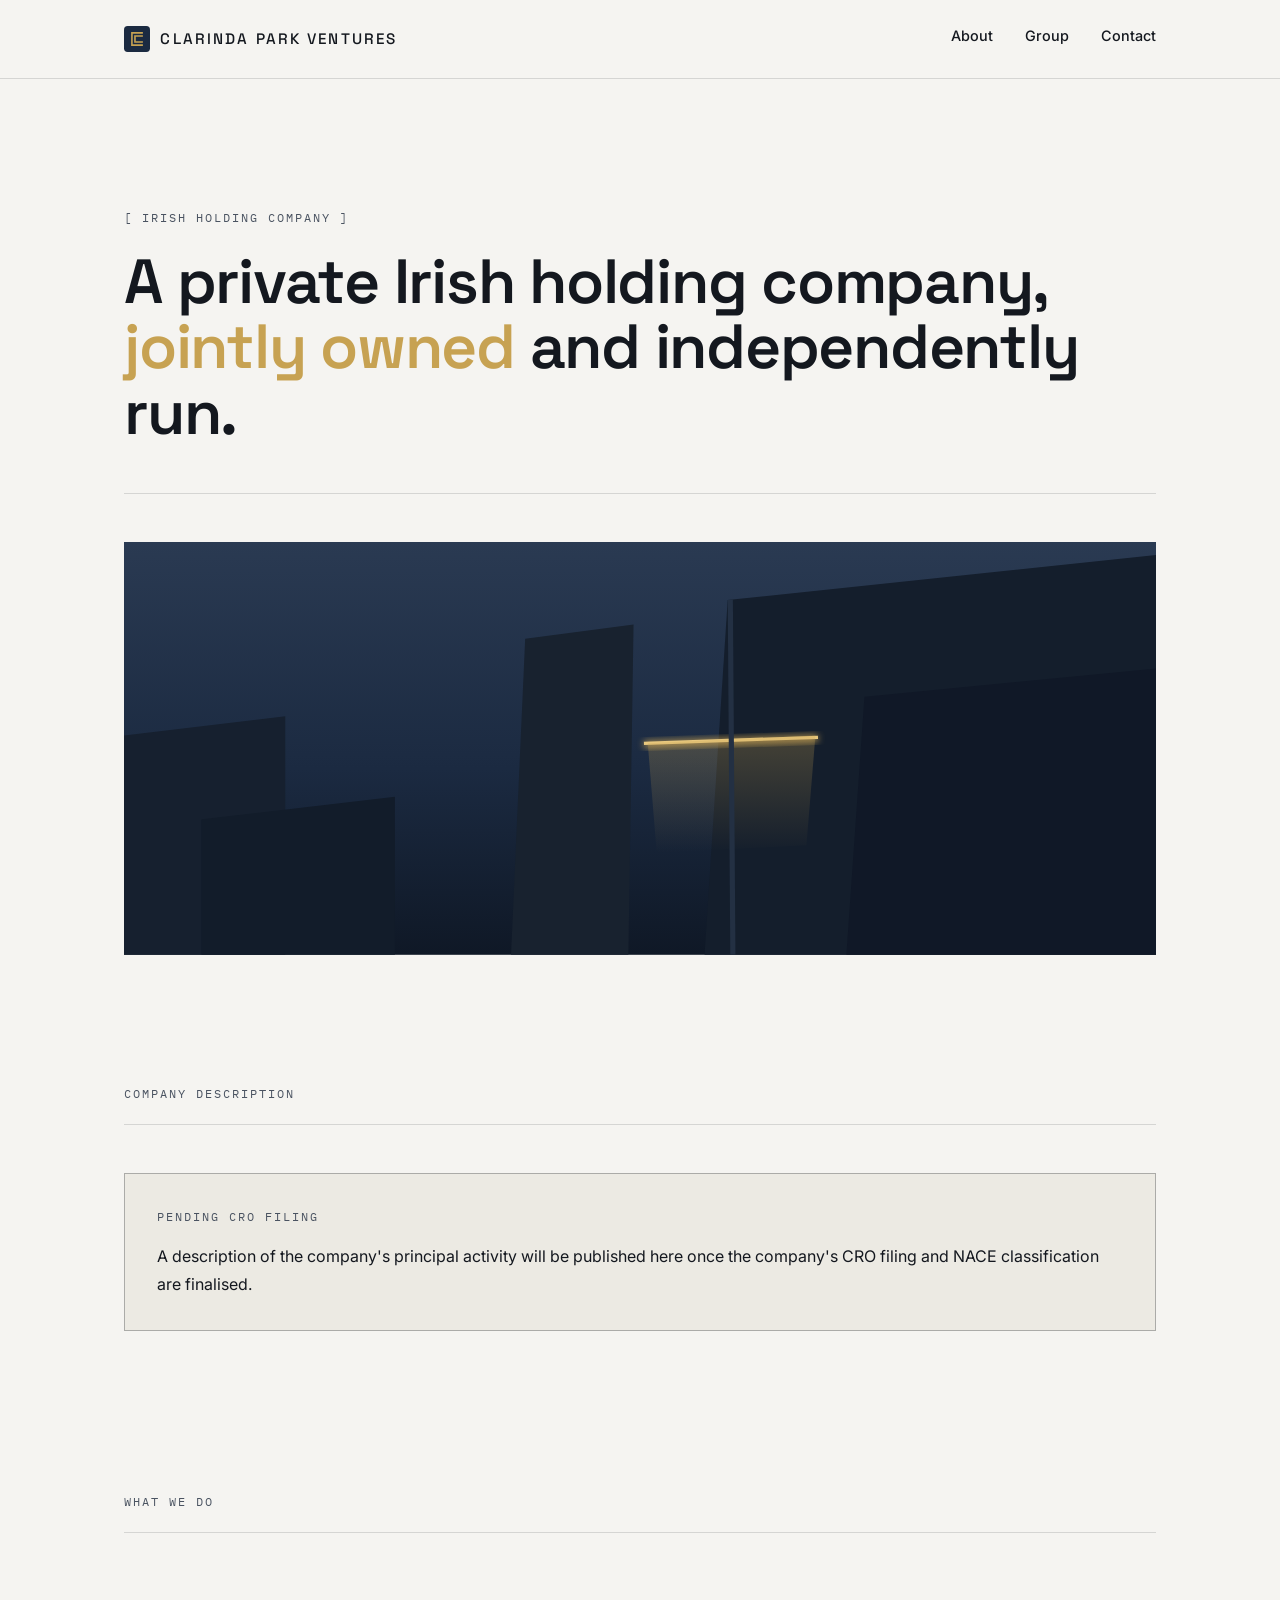
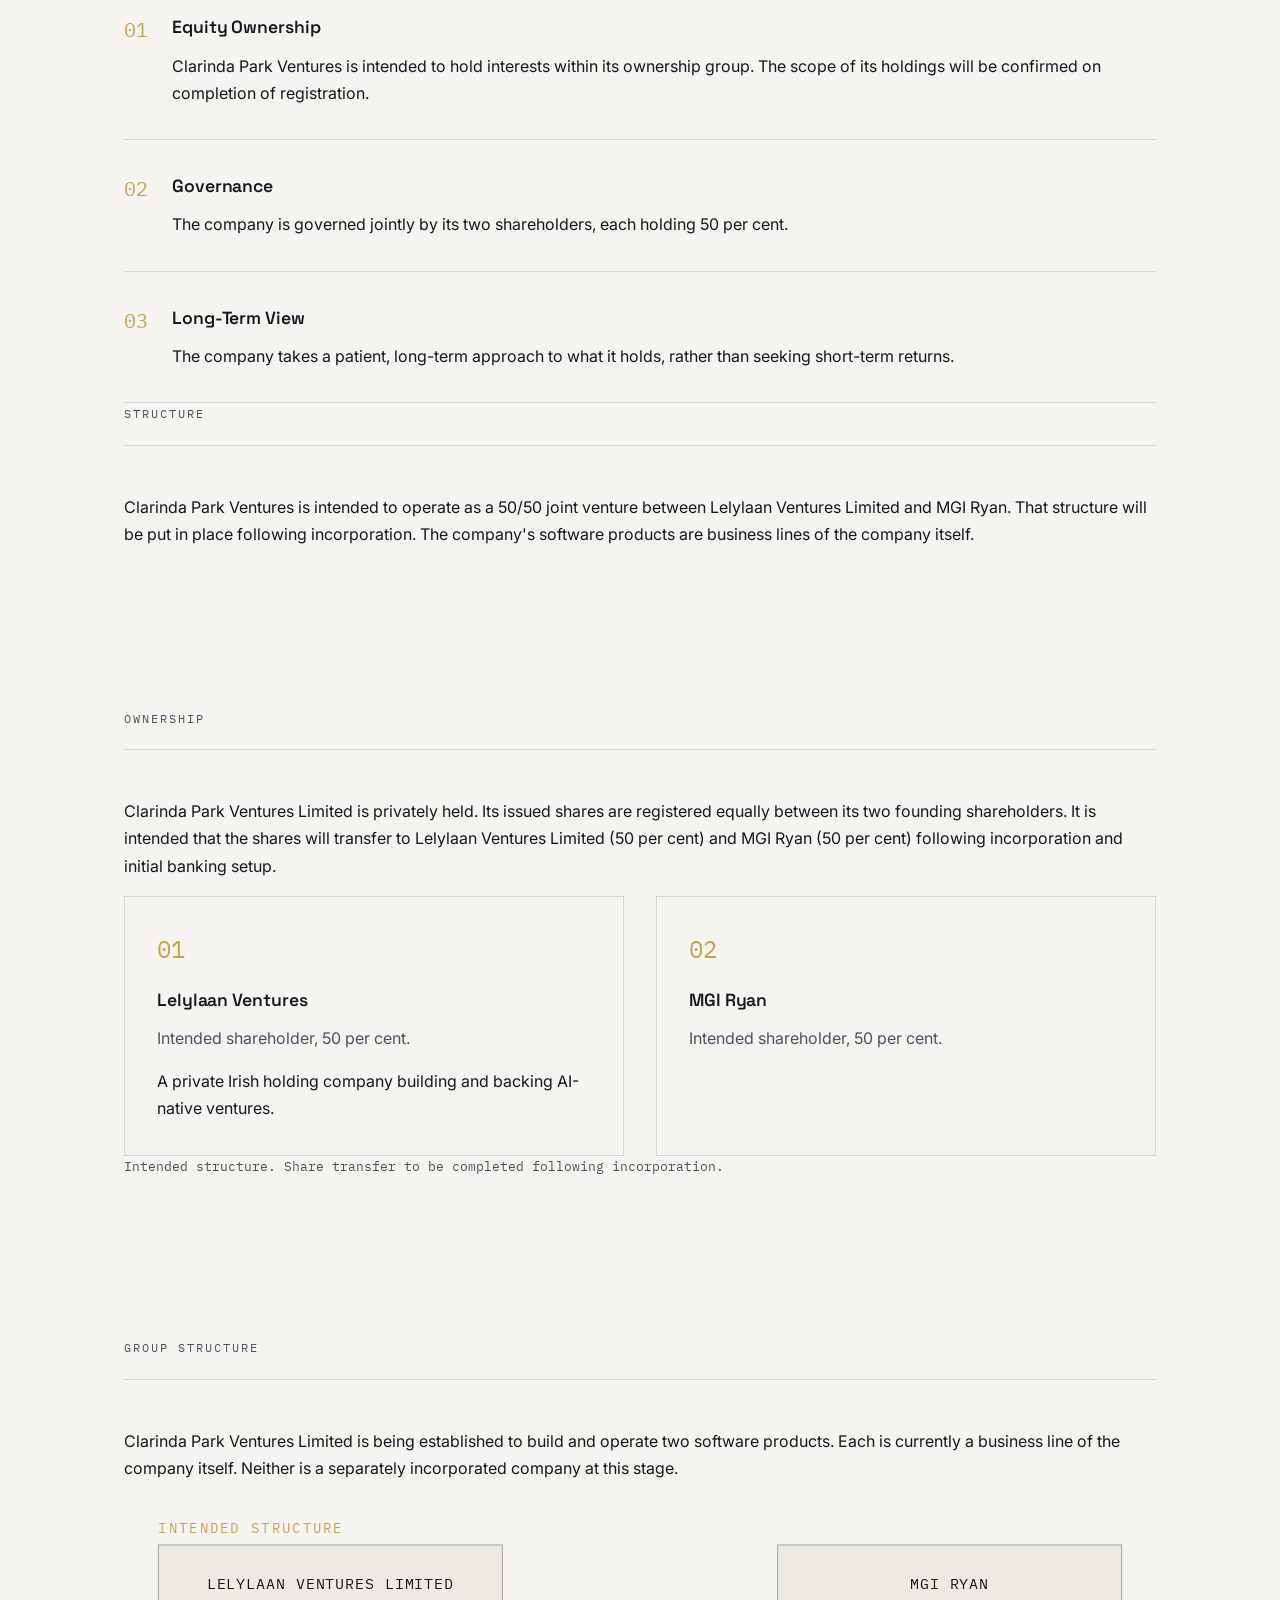
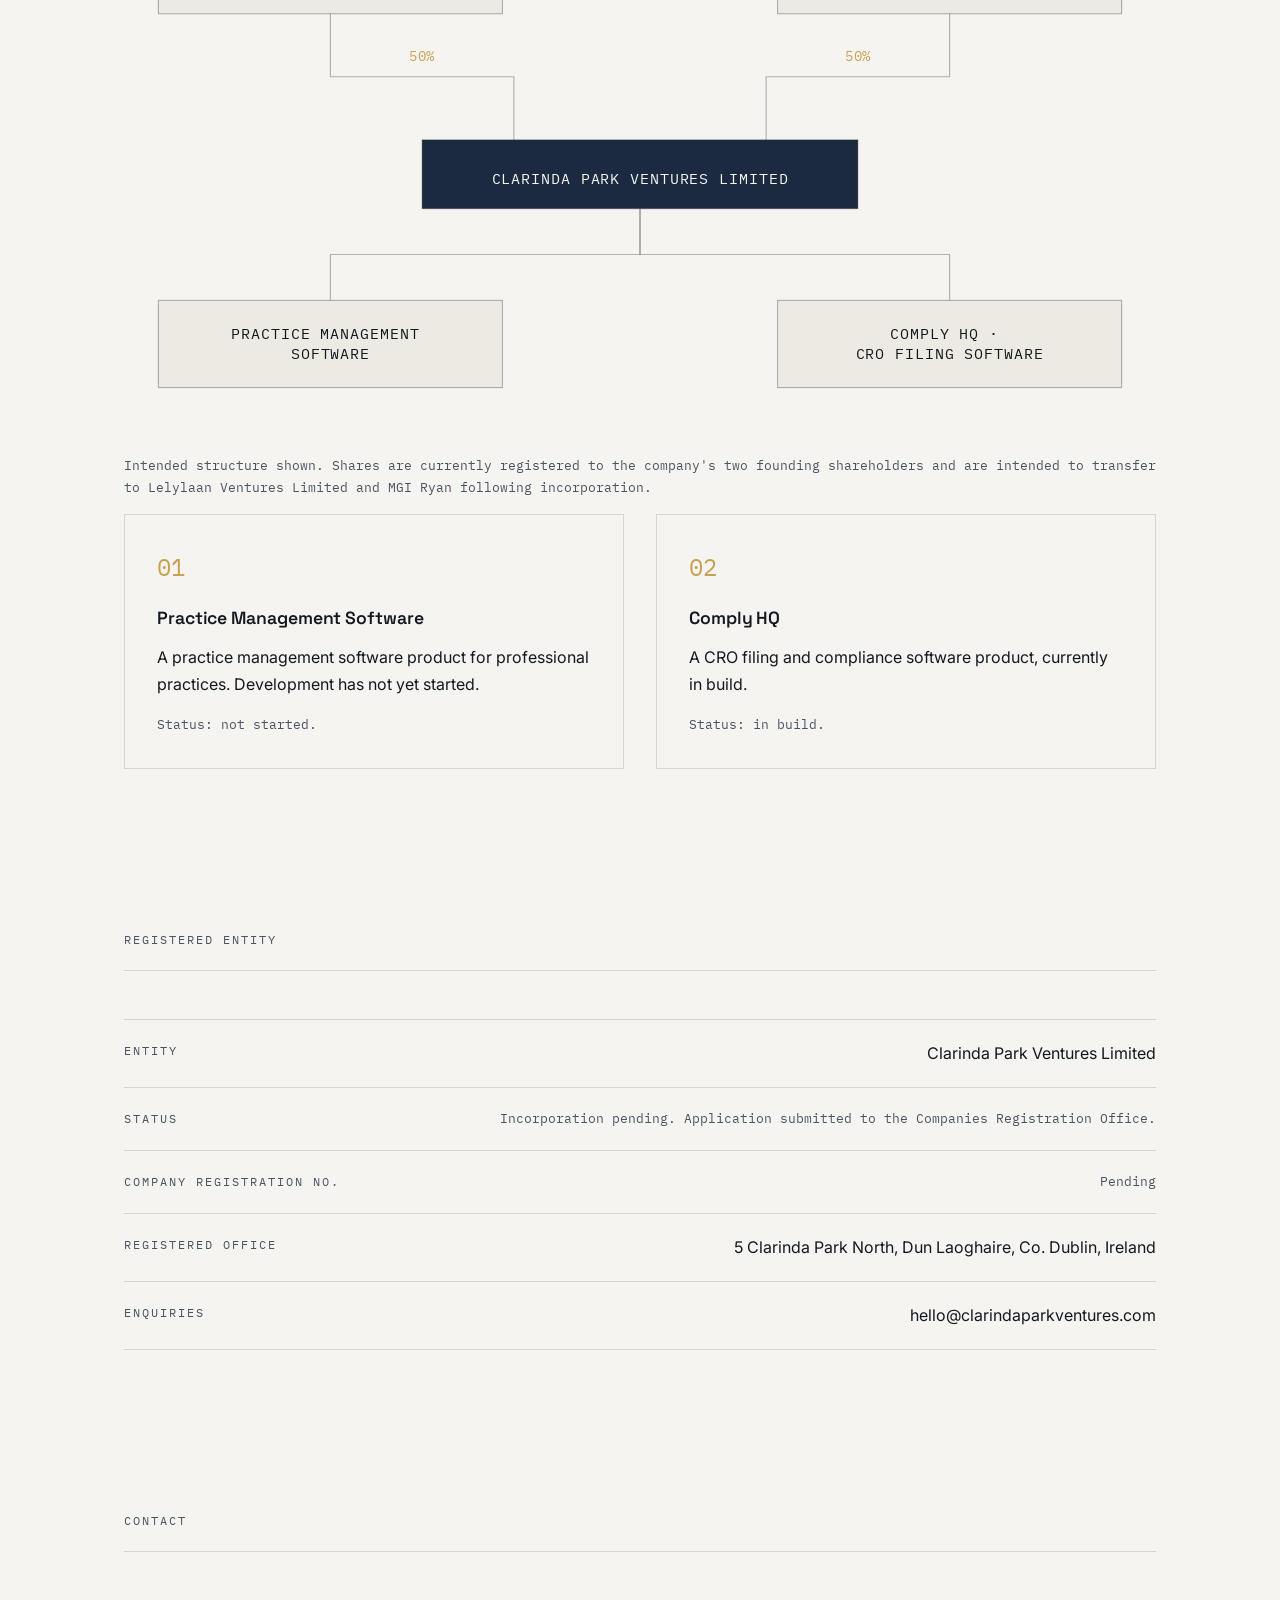
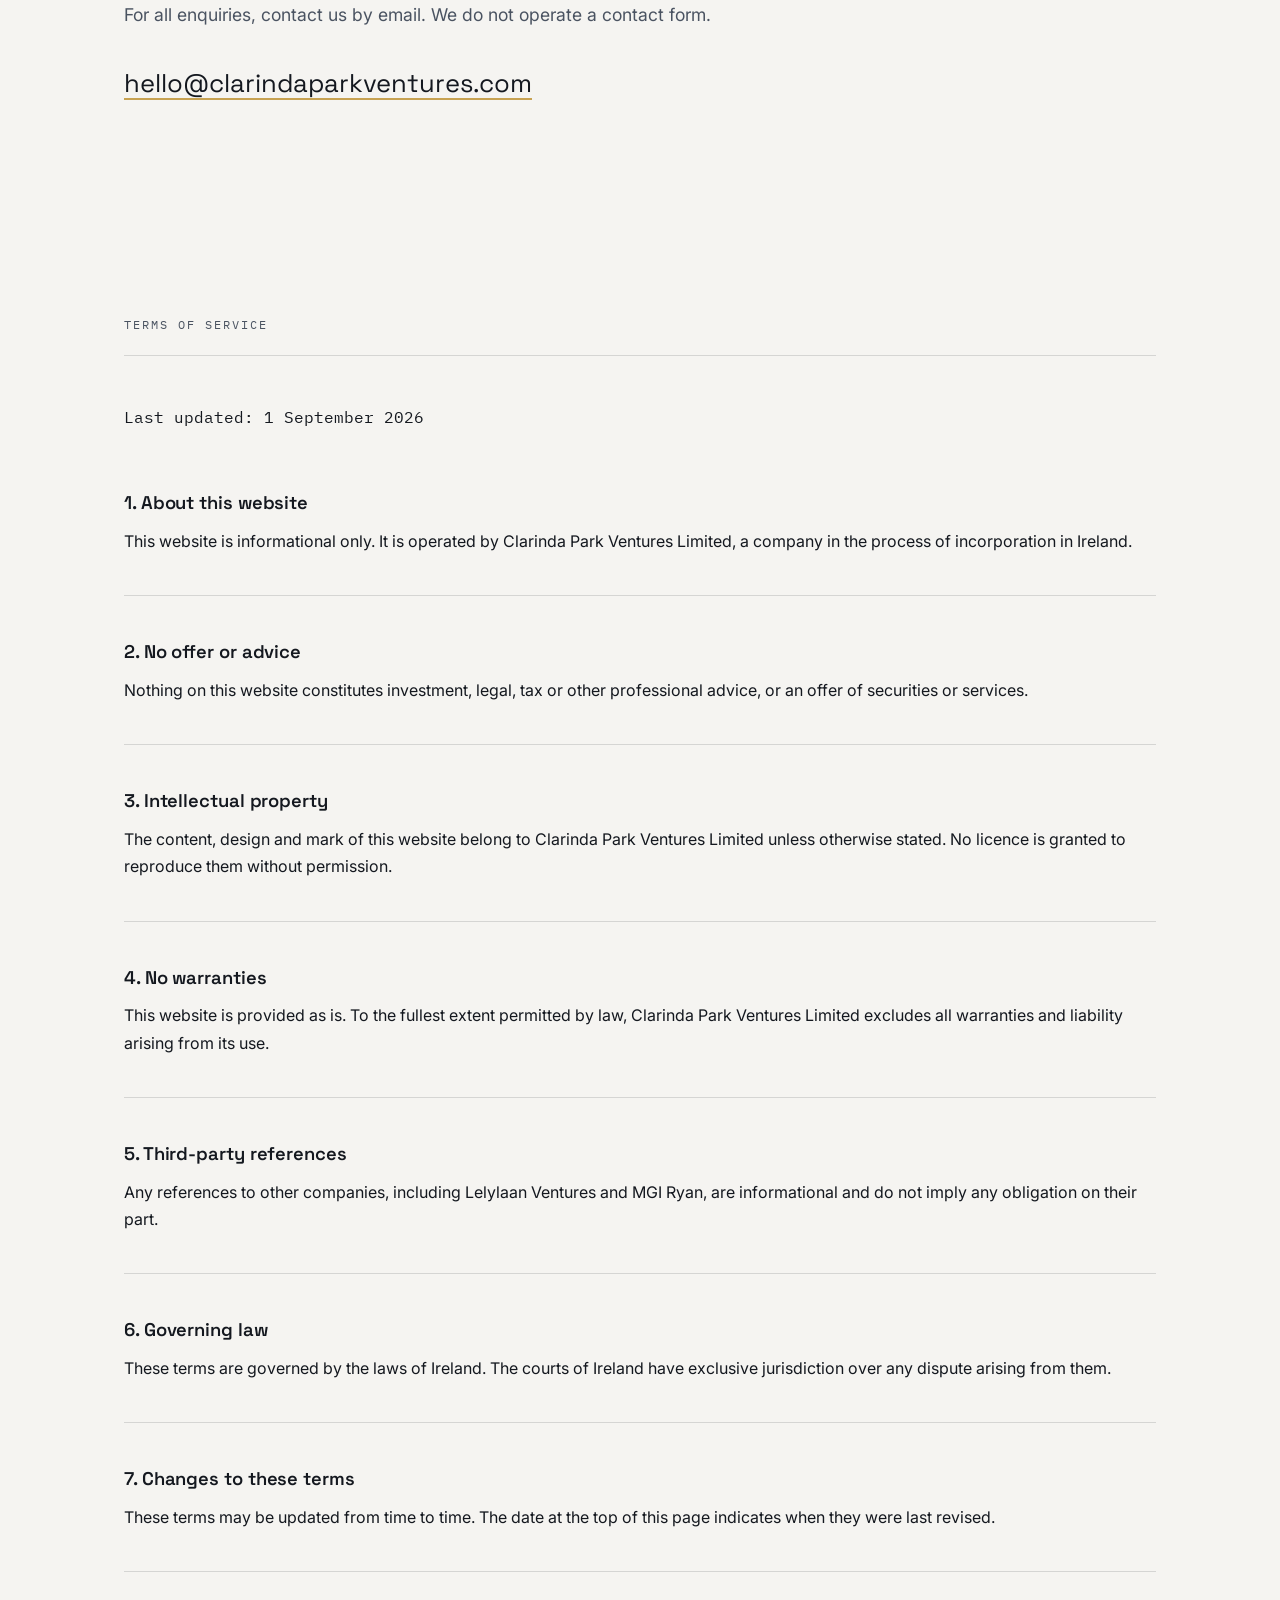
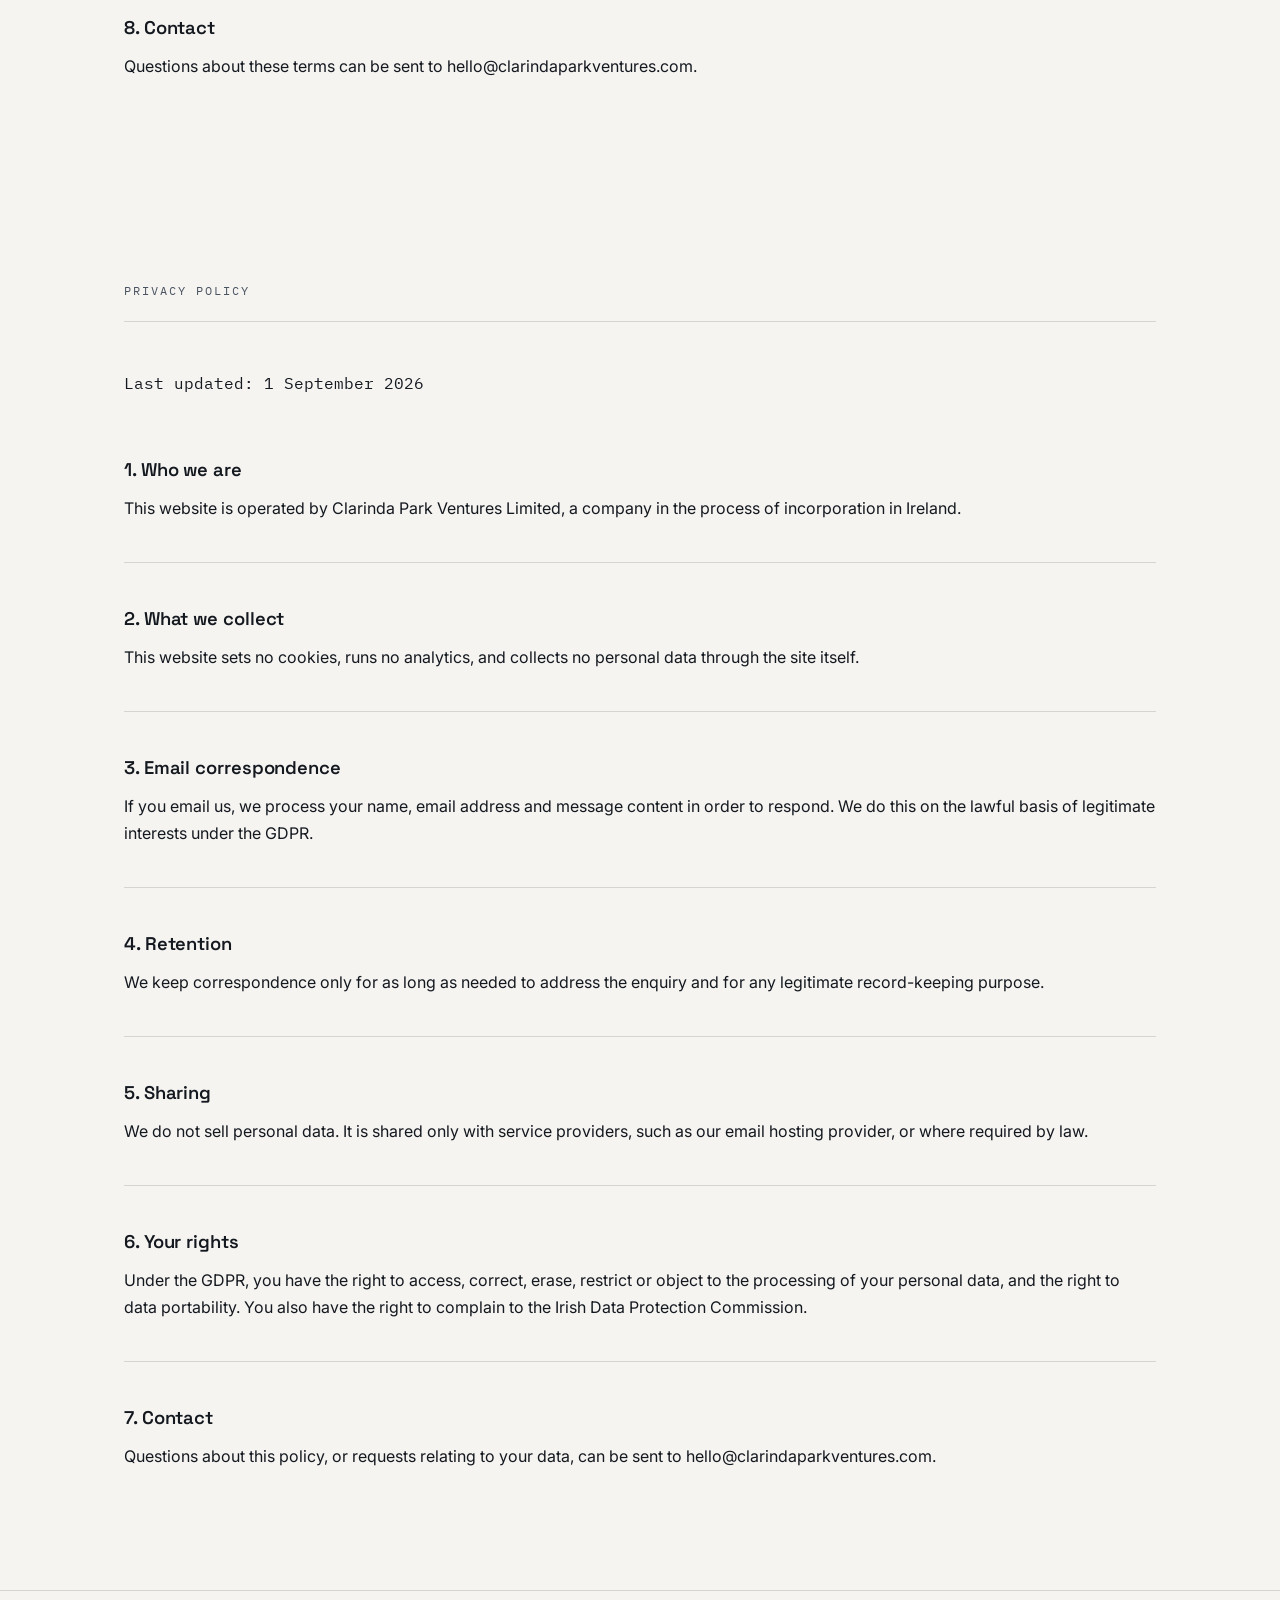
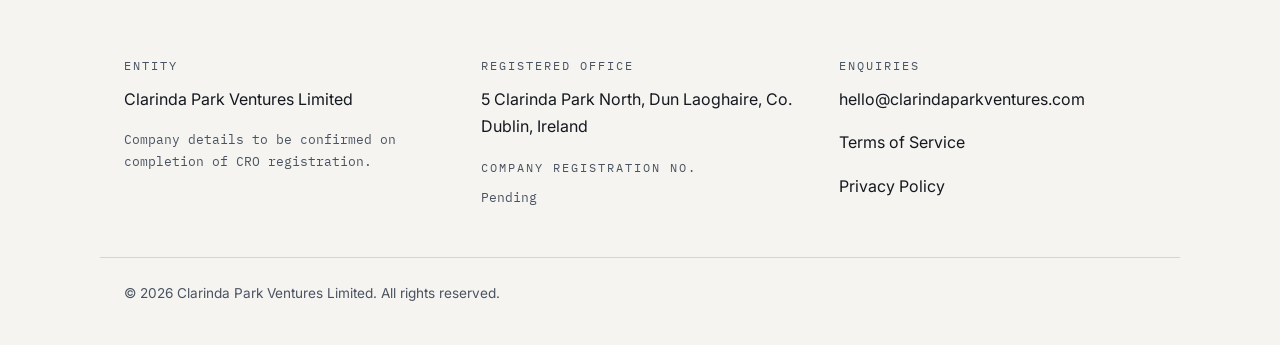
==== commit 15a79ad3: "Correct pre-incorporation legal accuracy of site copy Per the submitted CRO A1 filing: ownership sho" ====
--- a/index.html
+++ b/index.html
@@ -5,7 +5,7 @@
 <meta name="viewport" content="width=device-width, initial-scale=1.0">
 <meta name="robots" content="noindex, nofollow">
 <title>Clarinda Park Ventures | Irish Holding Company</title>
-<meta name="description" content="Clarinda Park Ventures Limited is a privately held Irish holding company established as a joint venture between Lelylaan Ventures and MGI Ryan.">
+<meta name="description" content="Clarinda Park Ventures Limited is a privately held Irish holding company currently completing incorporation.">
 <link rel="icon" href="data:image/svg+xml,%3Csvg xmlns='http://www.w3.org/2000/svg' viewBox='0 0 512 512'%3E%3Crect width='512' height='512' rx='72' fill='%231B2A41'/%3E%3Cg stroke='%23C7A252' stroke-width='32' fill='none'%3E%3Cpath d='M372 136 H156 V376 H372'/%3E%3Cpath d='M372 196 H216 V316 H372'/%3E%3C/g%3E%3C/svg%3E">
 <link href="https://fonts.googleapis.com/css2?family=Space+Grotesk:wght@500;600&amp;family=Inter:wght@400;500&amp;family=IBM+Plex+Mono:wght@400;500&amp;display=swap" rel="stylesheet">
 <link rel="stylesheet" href="styles.css">
@@ -95,32 +95,35 @@
 </div>
 </div>
 <span class="section-label">STRUCTURE</span>
-<p>Clarinda Park Ventures Limited is a 50/50 joint venture between Lelylaan Ventures and MGI Ryan. Each company within the wider group is separately incorporated and independently managed.</p>
+<p>Clarinda Park Ventures is intended to operate as a 50/50 joint venture between Lelylaan Ventures Limited and MGI Ryan. That structure will be put in place following incorporation. The company's software products are business lines of the company itself.</p>
 </section>
 
 <section id="ownership" class="section container">
 <span class="section-label">OWNERSHIP</span>
+<p>Clarinda Park Ventures Limited is privately held. Its issued shares are registered equally between its two founding shareholders. It is intended that the shares will transfer to Lelylaan Ventures Limited (50 per cent) and MGI Ryan (50 per cent) following incorporation and initial banking setup.</p>
 <div class="cards">
 <div class="card">
 <span class="num">01</span>
 <h3>Lelylaan Ventures</h3>
-<p class="role">Joint venture shareholder, 50 per cent.</p>
+<p class="role">Intended shareholder, 50 per cent.</p>
 <p>A private Irish holding company building and backing AI-native ventures.</p>
 </div>
 <div class="card">
 <span class="num">02</span>
 <h3>MGI Ryan</h3>
-<p class="role">Joint venture shareholder, 50 per cent.</p>
-</div>
-</div>
+<p class="role">Intended shareholder, 50 per cent.</p>
+</div>
+</div>
+<p class="placeholder">Intended structure. Share transfer to be completed following incorporation.</p>
 </section>
 
 <section id="group" class="section container">
 <span class="section-label">GROUP STRUCTURE</span>
-<p>Clarinda Park Ventures Limited is the holding company for two operating software ventures. Each operating company is separately incorporated and independently managed.</p>
+<p>Clarinda Park Ventures Limited is being established to build and operate two software products. Each is currently a business line of the company itself. Neither is a separately incorporated company at this stage.</p>
 <div class="chart-wrap">
 <svg class="org-chart" viewBox="0 0 900 430" role="img" aria-label="Group structure chart">
 <title>Group structure chart</title>
+<text x="30" y="10" font-family="IBM Plex Mono, monospace" font-size="12" letter-spacing="2" fill="#C7A252">INTENDED STRUCTURE</text>
 
 <path d="M180,80 V135 H340 V190" fill="none" stroke="rgba(20,24,31,0.30)" stroke-width="1"/>
 <path d="M720,80 V135 H560 V190" fill="none" stroke="rgba(20,24,31,0.30)" stroke-width="1"/>
@@ -152,22 +155,19 @@
 </text>
 </svg>
 </div>
+<p class="placeholder">Intended structure shown. Shares are currently registered to the company's two founding shareholders and are intended to transfer to Lelylaan Ventures Limited and MGI Ryan following incorporation.</p>
 <div class="cards">
 <div class="card">
 <span class="num">01</span>
 <h3>Practice Management Software</h3>
-<p>An operating company developing practice management software.</p>
-<!-- PLACEHOLDER: replace when subsidiary details confirmed -->
-<p class="placeholder">Legal entity details to be confirmed.</p>
-<!-- /PLACEHOLDER -->
+<p>A practice management software product for professional practices. Development has not yet started.</p>
+<p class="placeholder">Status: not started.</p>
 </div>
 <div class="card">
 <span class="num">02</span>
 <h3>Comply HQ</h3>
-<p>An operating company developing CRO filing and compliance software.</p>
-<!-- PLACEHOLDER: replace when subsidiary details confirmed -->
-<p class="placeholder">Legal entity details to be confirmed.</p>
-<!-- /PLACEHOLDER -->
+<p>A CRO filing and compliance software product, currently in build.</p>
+<p class="placeholder">Status: in build.</p>
 </div>
 </div>
 </section>
@@ -178,6 +178,10 @@
 <div class="def-row">
 <span class="def-label">ENTITY</span>
 <span class="def-value">Clarinda Park Ventures Limited</span>
+</div>
+<div class="def-row">
+<span class="def-label">STATUS</span>
+<span class="def-value placeholder">Incorporation pending. Application submitted to the Companies Registration Office.</span>
 </div>
 <div class="def-row">
 <span class="def-label">COMPANY REGISTRATION NO.</span>
@@ -187,9 +191,7 @@
 </div>
 <div class="def-row">
 <span class="def-label">REGISTERED OFFICE</span>
-<!-- PLACEHOLDER: replace when CRO filing complete -->
-<span class="def-value placeholder">To be confirmed on incorporation.</span>
-<!-- /PLACEHOLDER -->
+<span class="def-value">5 Clarinda Park North, Dun Laoghaire, Co. Dublin, Ireland</span>
 </div>
 <div class="def-row">
 <span class="def-label">ENQUIRIES</span>
@@ -210,7 +212,7 @@
 
 <div class="legal-section">
 <h3>1. About this website</h3>
-<p>This website is informational only. It is operated by Clarinda Park Ventures Limited, a company incorporated in Ireland.</p>
+<p>This website is informational only. It is operated by Clarinda Park Ventures Limited, a company in the process of incorporation in Ireland.</p>
 </div>
 
 <div class="legal-section">
@@ -256,7 +258,7 @@
 
 <div class="legal-section">
 <h3>1. Who we are</h3>
-<p>This website is operated by Clarinda Park Ventures Limited, a company incorporated in Ireland.</p>
+<p>This website is operated by Clarinda Park Ventures Limited, a company in the process of incorporation in Ireland.</p>
 </div>
 
 <div class="legal-section">
@@ -304,9 +306,7 @@
 </div>
 <div class="footer-col">
 <span class="mono-label">REGISTERED OFFICE</span>
-<!-- PLACEHOLDER: replace when CRO filing complete -->
-<p class="placeholder">To be confirmed on incorporation.</p>
-<!-- /PLACEHOLDER -->
+<p>5 Clarinda Park North, Dun Laoghaire, Co. Dublin, Ireland</p>
 <span class="mono-label">COMPANY REGISTRATION NO.</span>
 <!-- PLACEHOLDER: replace when CRO filing complete -->
 <p class="placeholder">Pending</p>
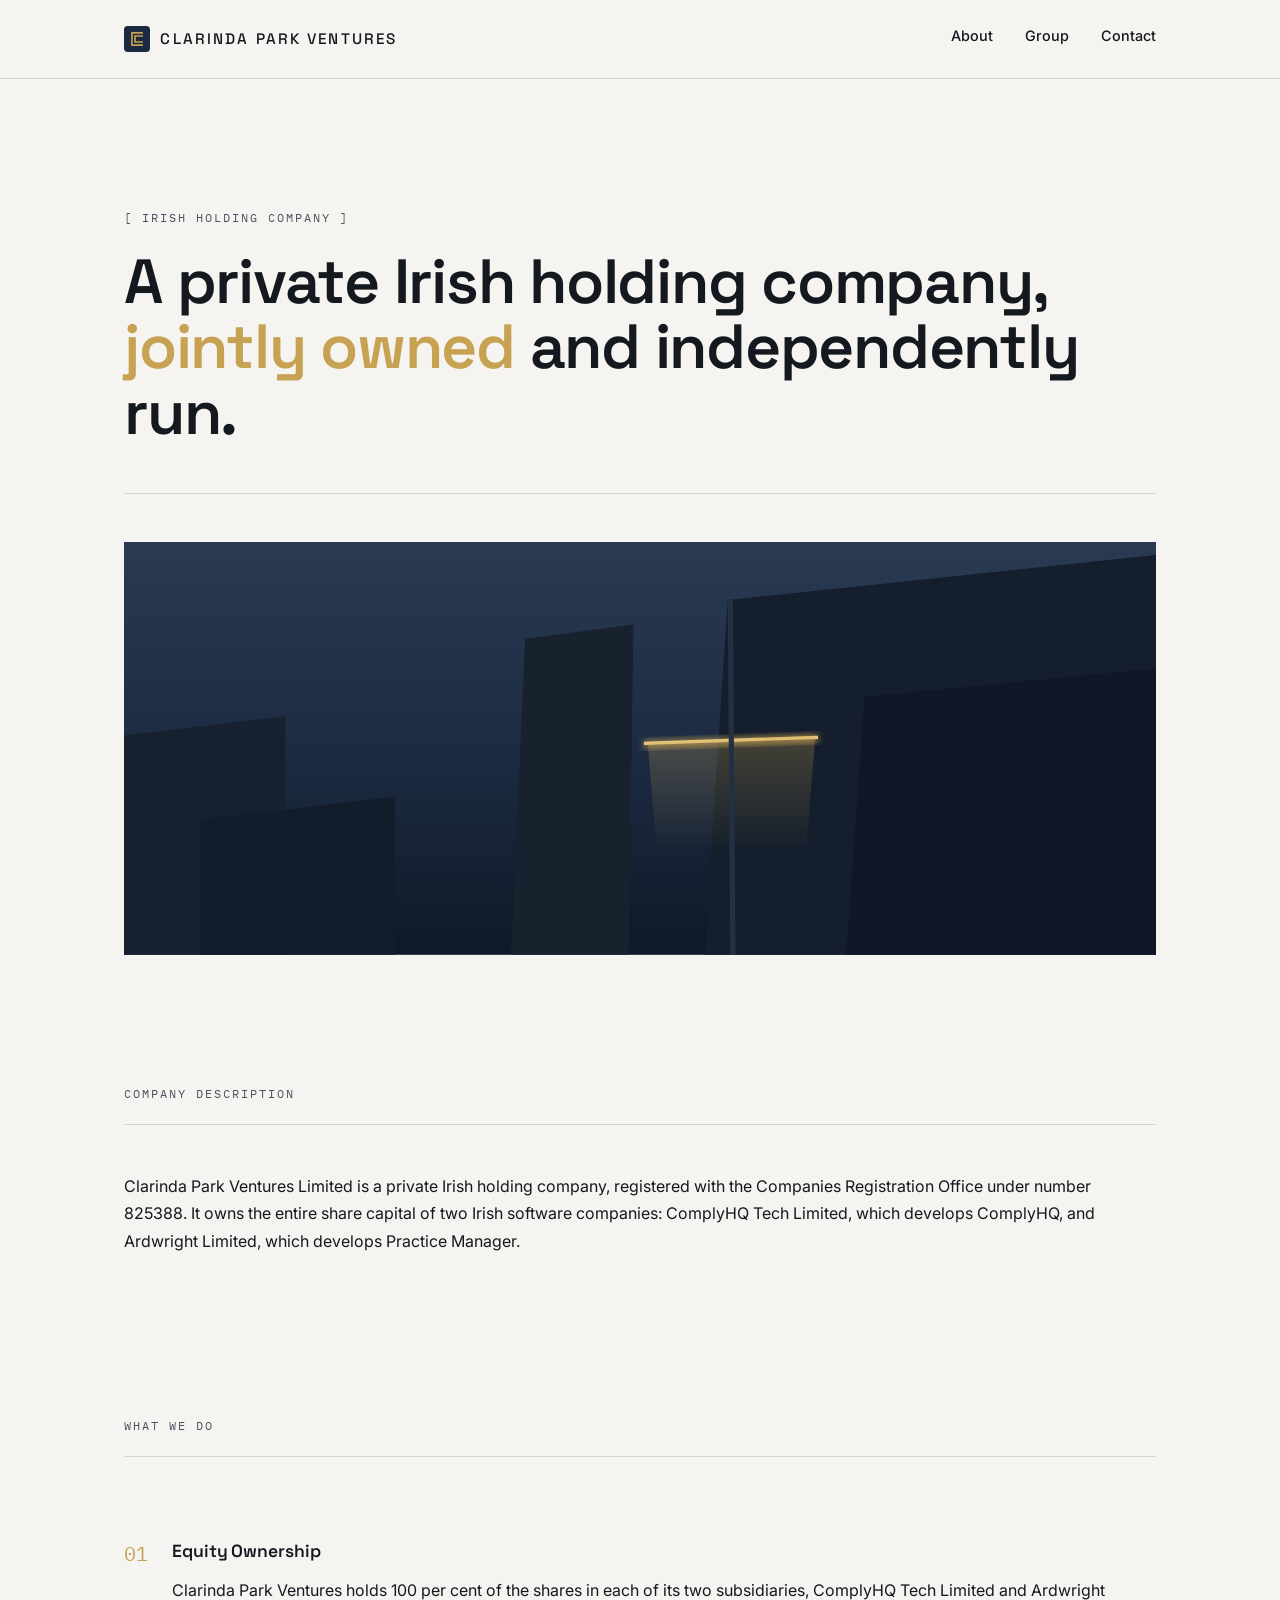
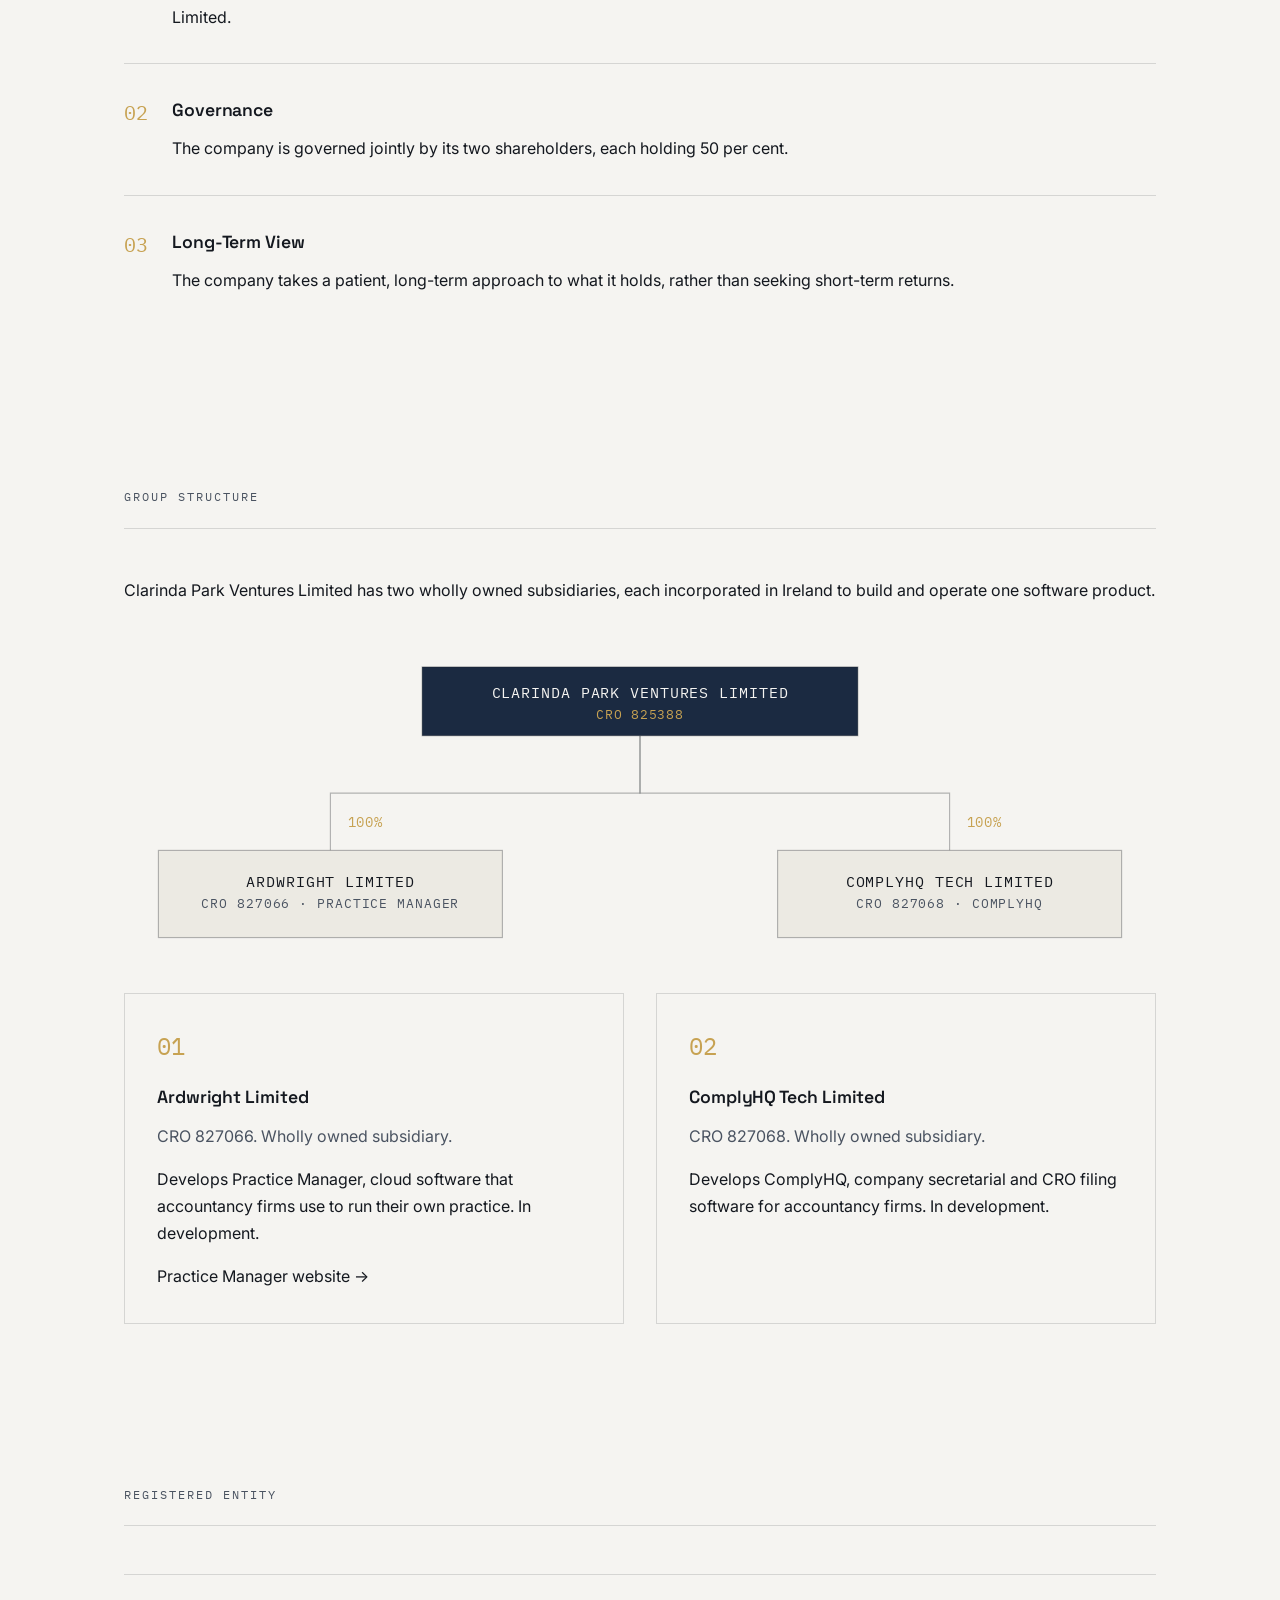
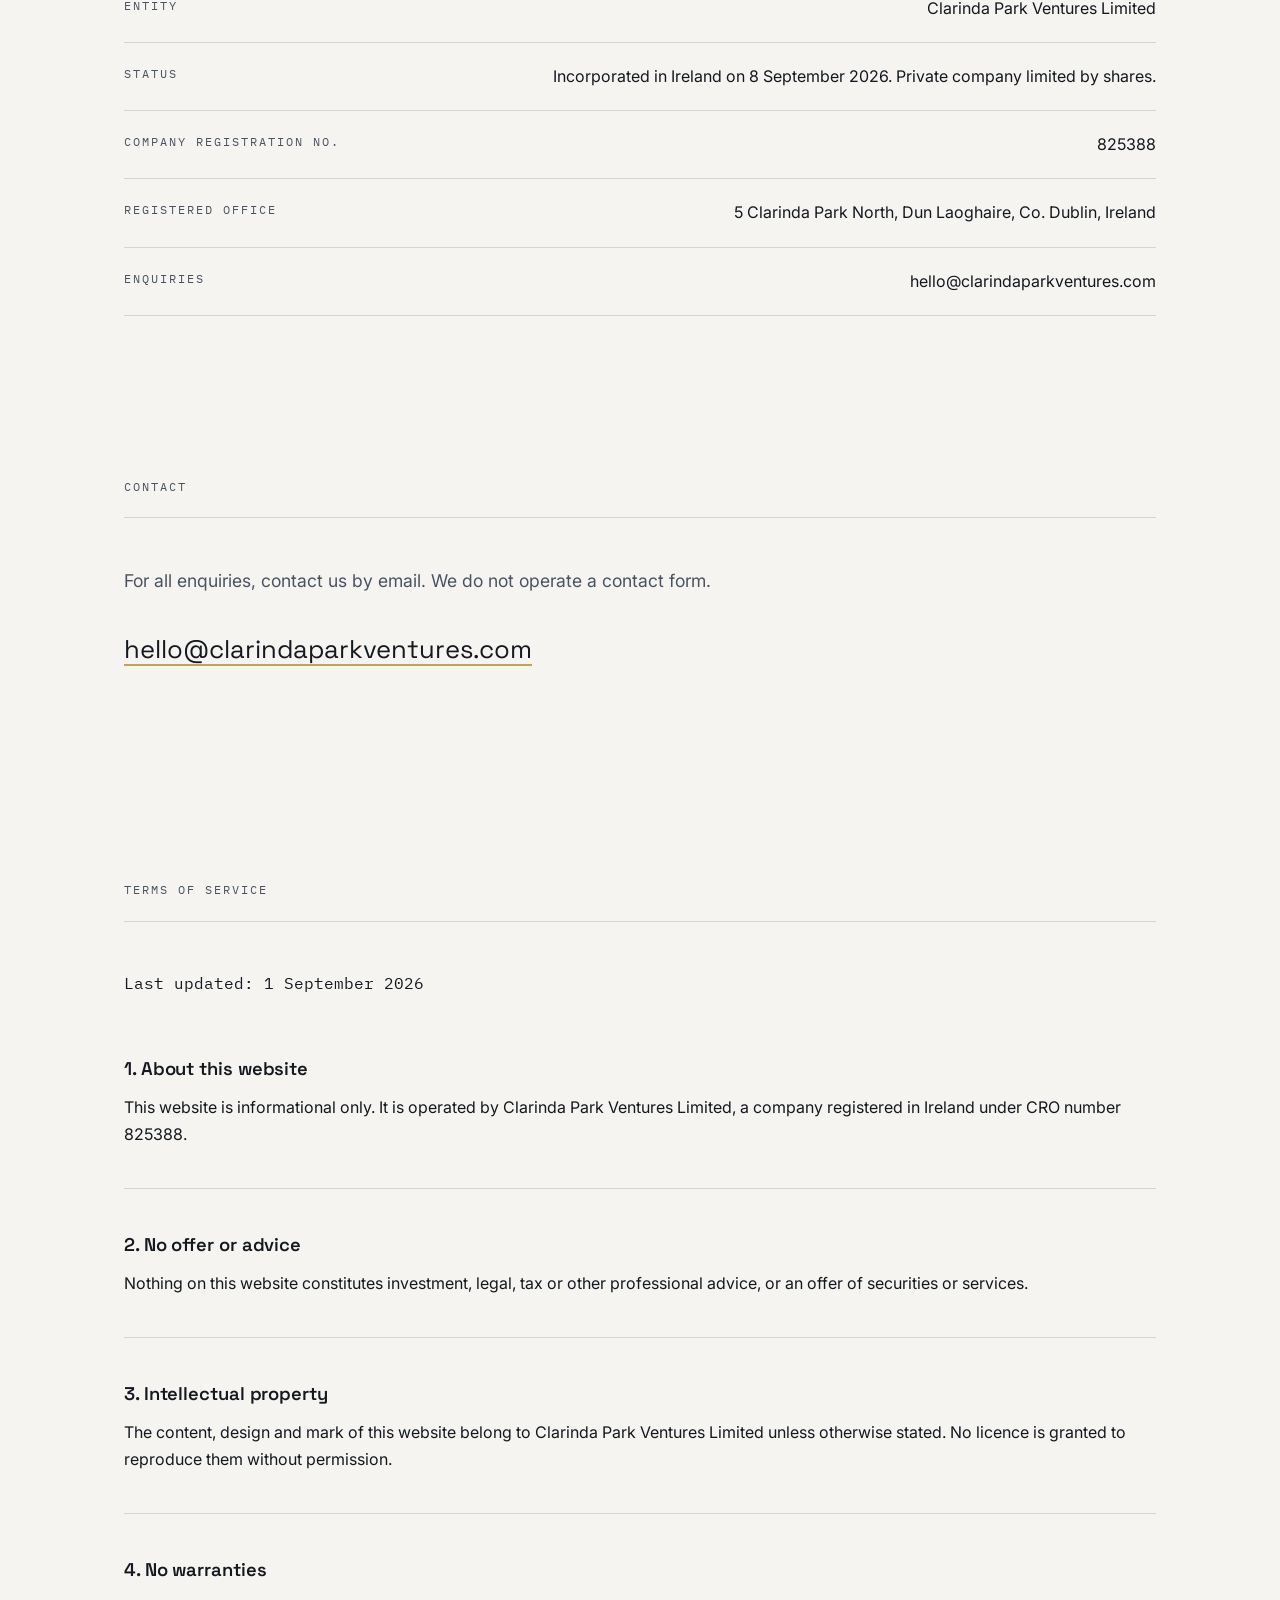
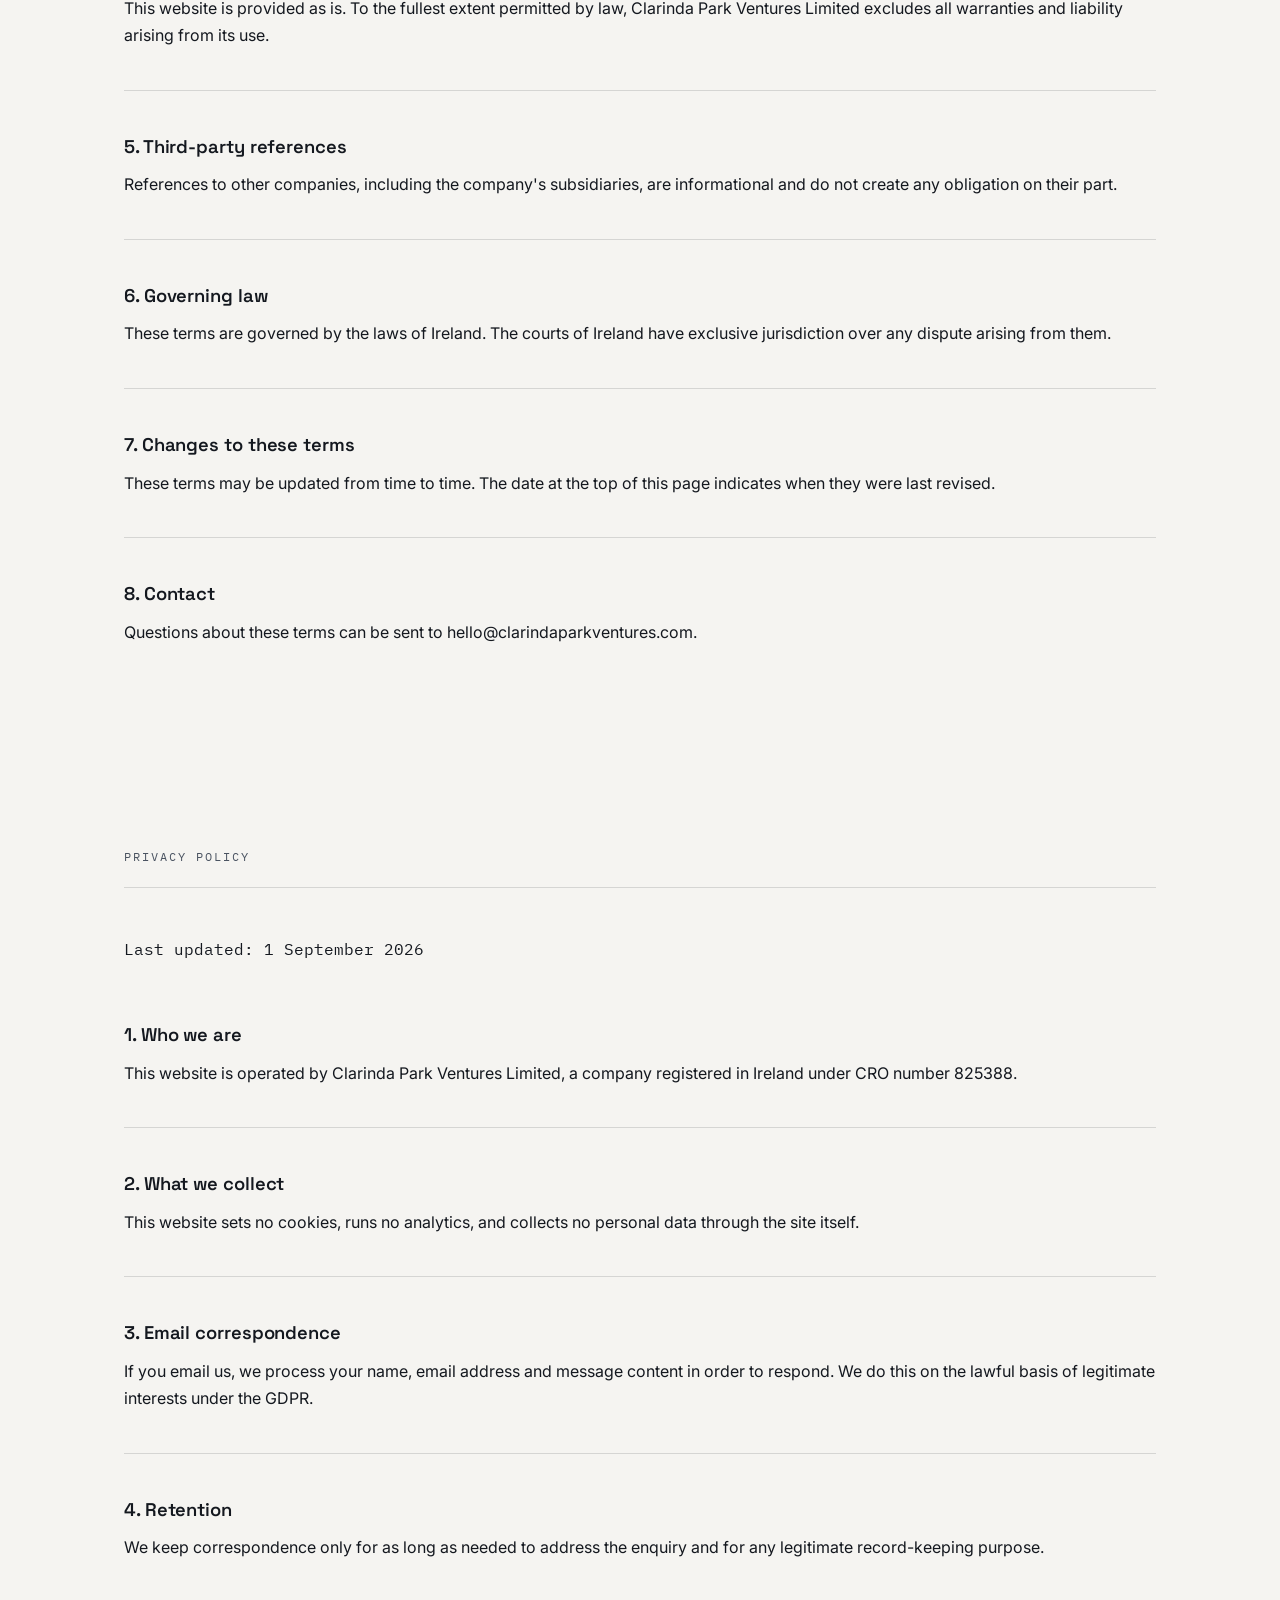
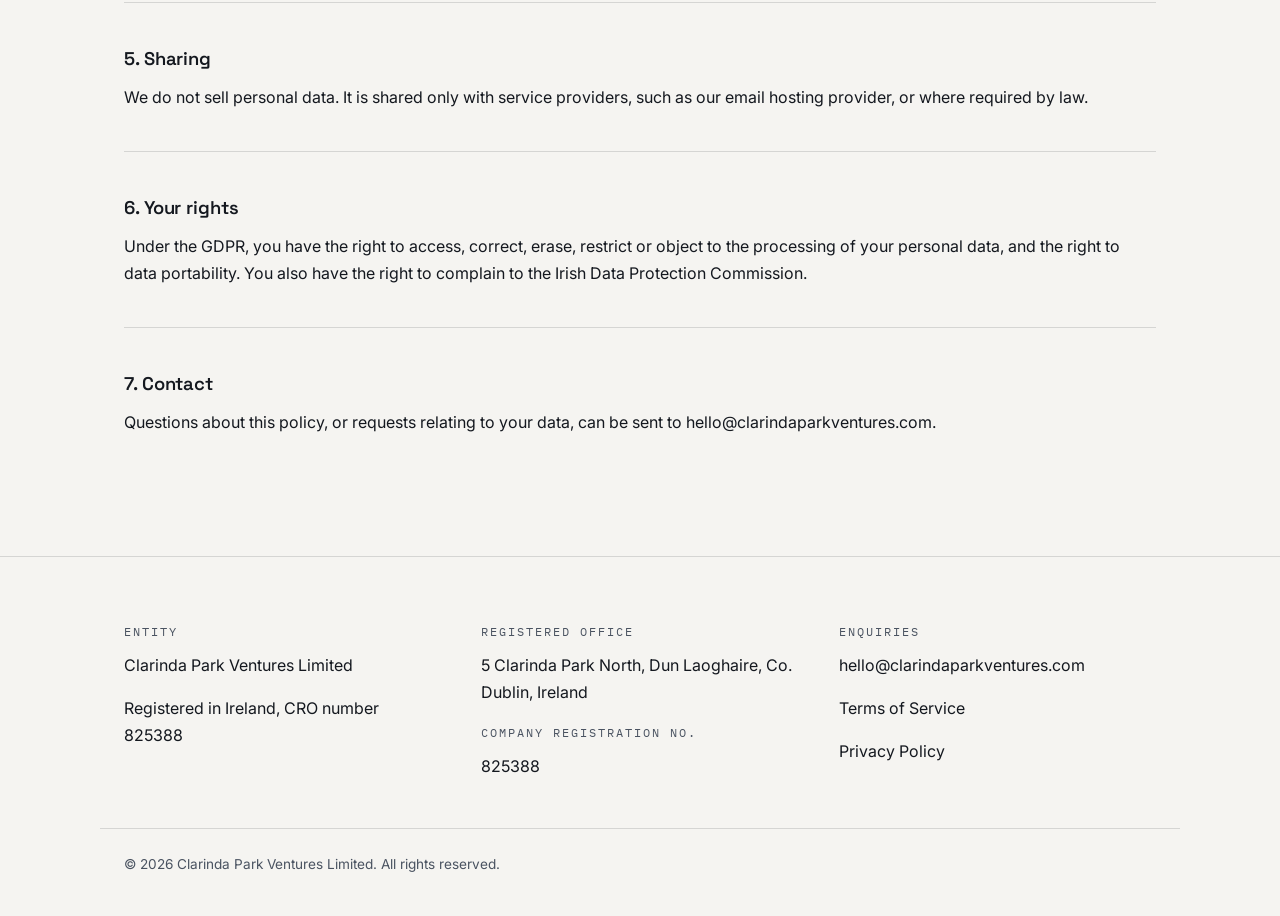
==== commit 0de58668: "Bring homepage in line with the filed group structure; open to search - Clarinda Park Ventures Limit" ====
--- a/index.html
+++ b/index.html
@@ -3,9 +3,8 @@
 <head>
 <meta charset="UTF-8">
 <meta name="viewport" content="width=device-width, initial-scale=1.0">
-<meta name="robots" content="noindex, nofollow">
 <title>Clarinda Park Ventures | Irish Holding Company</title>
-<meta name="description" content="Clarinda Park Ventures Limited is a privately held Irish holding company currently completing incorporation.">
+<meta name="description" content="Clarinda Park Ventures Limited is a privately held Irish holding company, CRO 825388. It owns two software companies, ComplyHQ Tech Limited and Ardwright Limited.">
 <link rel="icon" href="data:image/svg+xml,%3Csvg xmlns='http://www.w3.org/2000/svg' viewBox='0 0 512 512'%3E%3Crect width='512' height='512' rx='72' fill='%231B2A41'/%3E%3Cg stroke='%23C7A252' stroke-width='32' fill='none'%3E%3Cpath d='M372 136 H156 V376 H372'/%3E%3Cpath d='M372 196 H216 V316 H372'/%3E%3C/g%3E%3C/svg%3E">
 <link href="https://fonts.googleapis.com/css2?family=Space+Grotesk:wght@500;600&amp;family=Inter:wght@400;500&amp;family=IBM+Plex+Mono:wght@400;500&amp;display=swap" rel="stylesheet">
 <link rel="stylesheet" href="styles.css">
@@ -63,12 +62,7 @@
 
 <section id="description" class="section container">
 <span class="section-label">COMPANY DESCRIPTION</span>
-<!-- PLACEHOLDER: replace when CRO filing complete -->
-<div class="panel">
-<span class="micro-label">PENDING CRO FILING</span>
-<p>A description of the company's principal activity will be published here once the company's CRO filing and NACE classification are finalised.</p>
-</div>
-<!-- /PLACEHOLDER -->
+<p>Clarinda Park Ventures Limited is a private Irish holding company, registered with the Companies Registration Office under number 825388. It owns the entire share capital of two Irish software companies: ComplyHQ Tech Limited, which develops ComplyHQ, and Ardwright Limited, which develops Practice Manager.</p>
 </section>
 
 <section id="about" class="section container">
@@ -77,7 +71,7 @@
 <span class="num">01</span>
 <div>
 <h3>Equity Ownership</h3>
-<p>Clarinda Park Ventures is intended to hold interests within its ownership group. The scope of its holdings will be confirmed on completion of registration.</p>
+<p>Clarinda Park Ventures holds 100 per cent of the shares in each of its two subsidiaries, ComplyHQ Tech Limited and Ardwright Limited.</p>
 </div>
 </div>
 <div class="numbered-block">
@@ -94,80 +88,40 @@
 <p>The company takes a patient, long-term approach to what it holds, rather than seeking short-term returns.</p>
 </div>
 </div>
-<span class="section-label">STRUCTURE</span>
-<p>Clarinda Park Ventures is intended to operate as a 50/50 joint venture between Lelylaan Ventures Limited and MGI Ryan. That structure will be put in place following incorporation. The company's software products are business lines of the company itself.</p>
-</section>
-
-<section id="ownership" class="section container">
-<span class="section-label">OWNERSHIP</span>
-<p>Clarinda Park Ventures Limited is privately held. Its issued shares are registered equally between its two founding shareholders. It is intended that the shares will transfer to Lelylaan Ventures Limited (50 per cent) and MGI Ryan (50 per cent) following incorporation and initial banking setup.</p>
+</section>
+
+<section id="group" class="section container">
+<span class="section-label">GROUP STRUCTURE</span>
+<p>Clarinda Park Ventures Limited has two wholly owned subsidiaries, each incorporated in Ireland to build and operate one software product.</p>
+<div class="chart-wrap">
+<svg class="org-chart" viewBox="0 0 900 270" role="img" aria-label="Group structure chart: Clarinda Park Ventures Limited owns 100 per cent of Ardwright Limited and 100 per cent of ComplyHQ Tech Limited">
+<title>Group structure chart</title>
+<path d="M450,80 V130 H180 V180" fill="none" stroke="rgba(20,24,31,0.30)" stroke-width="1"/>
+<path d="M450,80 V130 H720 V180" fill="none" stroke="rgba(20,24,31,0.30)" stroke-width="1"/>
+<text x="195" y="160" font-family="IBM Plex Mono, monospace" font-size="12" fill="#C7A252" letter-spacing="0.05em">100%</text>
+<text x="735" y="160" font-family="IBM Plex Mono, monospace" font-size="12" fill="#C7A252" letter-spacing="0.05em">100%</text>
+<rect x="260" y="20" width="380" height="60" fill="#1B2A41" stroke="rgba(20,24,31,0.30)" stroke-width="1"/>
+<text x="450" y="44" font-family="IBM Plex Mono, monospace" font-size="13" fill="#F5F4F1" text-anchor="middle" dominant-baseline="middle" letter-spacing="0.06em">CLARINDA PARK VENTURES LIMITED</text>
+<text x="450" y="63" font-family="IBM Plex Mono, monospace" font-size="11" fill="#C7A252" text-anchor="middle" dominant-baseline="middle" letter-spacing="0.06em">CRO 825388</text>
+<rect x="30" y="180" width="300" height="76" fill="#ECEAE3" stroke="rgba(20,24,31,0.30)" stroke-width="1"/>
+<text x="180" y="208" font-family="IBM Plex Mono, monospace" font-size="13" fill="#14181F" text-anchor="middle" dominant-baseline="middle" letter-spacing="0.06em"><tspan x="180" dy="0">ARDWRIGHT LIMITED</tspan><tspan x="180" dy="20" font-size="11" fill="#4A5361">CRO 827066 &#183; PRACTICE MANAGER</tspan></text>
+<rect x="570" y="180" width="300" height="76" fill="#ECEAE3" stroke="rgba(20,24,31,0.30)" stroke-width="1"/>
+<text x="720" y="208" font-family="IBM Plex Mono, monospace" font-size="13" fill="#14181F" text-anchor="middle" dominant-baseline="middle" letter-spacing="0.06em"><tspan x="720" dy="0">COMPLYHQ TECH LIMITED</tspan><tspan x="720" dy="20" font-size="11" fill="#4A5361">CRO 827068 &#183; COMPLYHQ</tspan></text>
+</svg>
+</div>
 <div class="cards">
 <div class="card">
 <span class="num">01</span>
-<h3>Lelylaan Ventures</h3>
-<p class="role">Intended shareholder, 50 per cent.</p>
-<p>A private Irish holding company building and backing AI-native ventures.</p>
+<h3>Ardwright Limited</h3>
+<p class="role">CRO 827066. Wholly owned subsidiary.</p>
+<p>Develops Practice Manager, cloud software that accountancy firms use to run their own practice. In development.</p>
+<p><a href="/practice-manager/">Practice Manager website &rarr;</a></p>
 </div>
 <div class="card">
 <span class="num">02</span>
-<h3>MGI Ryan</h3>
-<p class="role">Intended shareholder, 50 per cent.</p>
-</div>
-</div>
-<p class="placeholder">Intended structure. Share transfer to be completed following incorporation.</p>
-</section>
-
-<section id="group" class="section container">
-<span class="section-label">GROUP STRUCTURE</span>
-<p>Clarinda Park Ventures Limited is being established to build and operate two software products. Each is currently a business line of the company itself. Neither is a separately incorporated company at this stage.</p>
-<div class="chart-wrap">
-<svg class="org-chart" viewBox="0 0 900 430" role="img" aria-label="Group structure chart">
-<title>Group structure chart</title>
-<text x="30" y="10" font-family="IBM Plex Mono, monospace" font-size="12" letter-spacing="2" fill="#C7A252">INTENDED STRUCTURE</text>
-
-<path d="M180,80 V135 H340 V190" fill="none" stroke="rgba(20,24,31,0.30)" stroke-width="1"/>
-<path d="M720,80 V135 H560 V190" fill="none" stroke="rgba(20,24,31,0.30)" stroke-width="1"/>
-<path d="M450,250 V290 H180 V330" fill="none" stroke="rgba(20,24,31,0.30)" stroke-width="1"/>
-<path d="M450,250 V290 H720 V330" fill="none" stroke="rgba(20,24,31,0.30)" stroke-width="1"/>
-
-<text x="260" y="121" font-family="IBM Plex Mono, monospace" font-size="12" fill="#C7A252" text-anchor="middle" letter-spacing="0.05em">50%</text>
-<text x="640" y="121" font-family="IBM Plex Mono, monospace" font-size="12" fill="#C7A252" text-anchor="middle" letter-spacing="0.05em">50%</text>
-
-<rect x="30" y="20" width="300" height="60" fill="#ECEAE3" stroke="rgba(20,24,31,0.30)" stroke-width="1"/>
-<text x="180" y="55" font-family="IBM Plex Mono, monospace" font-size="13" fill="#14181F" text-anchor="middle" dominant-baseline="middle" letter-spacing="0.06em">LELYLAAN VENTURES LIMITED</text>
-
-<rect x="570" y="20" width="300" height="60" fill="#ECEAE3" stroke="rgba(20,24,31,0.30)" stroke-width="1"/>
-<text x="720" y="55" font-family="IBM Plex Mono, monospace" font-size="13" fill="#14181F" text-anchor="middle" dominant-baseline="middle" letter-spacing="0.06em">MGI RYAN</text>
-
-<rect x="260" y="190" width="380" height="60" fill="#1B2A41" stroke="rgba(20,24,31,0.30)" stroke-width="1"/>
-<text x="450" y="225" font-family="IBM Plex Mono, monospace" font-size="13" fill="#F5F4F1" text-anchor="middle" dominant-baseline="middle" letter-spacing="0.06em">CLARINDA PARK VENTURES LIMITED</text>
-
-<rect x="30" y="330" width="300" height="76" fill="#ECEAE3" stroke="rgba(20,24,31,0.30)" stroke-width="1"/>
-<text x="180" y="360" font-family="IBM Plex Mono, monospace" font-size="13" fill="#14181F" text-anchor="middle" dominant-baseline="middle" letter-spacing="0.06em">
-<tspan x="180" dy="0">PRACTICE MANAGEMENT</tspan>
-<tspan x="180" dy="18">SOFTWARE</tspan>
-</text>
-
-<rect x="570" y="330" width="300" height="76" fill="#ECEAE3" stroke="rgba(20,24,31,0.30)" stroke-width="1"/>
-<text x="720" y="360" font-family="IBM Plex Mono, monospace" font-size="13" fill="#14181F" text-anchor="middle" dominant-baseline="middle" letter-spacing="0.06em">
-<tspan x="720" dy="0">COMPLY HQ &#183;</tspan>
-<tspan x="720" dy="18">CRO FILING SOFTWARE</tspan>
-</text>
-</svg>
-</div>
-<p class="placeholder">Intended structure shown. Shares are currently registered to the company's two founding shareholders and are intended to transfer to Lelylaan Ventures Limited and MGI Ryan following incorporation.</p>
-<div class="cards">
-<div class="card">
-<span class="num">01</span>
-<h3>Practice Management Software</h3>
-<p>A practice management software product for professional practices. Development has not yet started.</p>
-<p class="placeholder">Status: not started.</p>
-</div>
-<div class="card">
-<span class="num">02</span>
-<h3>Comply HQ</h3>
-<p>A CRO filing and compliance software product, currently in build.</p>
-<p class="placeholder">Status: in build.</p>
+<h3>ComplyHQ Tech Limited</h3>
+<p class="role">CRO 827068. Wholly owned subsidiary.</p>
+<p>Develops ComplyHQ, company secretarial and CRO filing software for accountancy firms. In development.</p>
 </div>
 </div>
 </section>
@@ -181,13 +135,11 @@
 </div>
 <div class="def-row">
 <span class="def-label">STATUS</span>
-<span class="def-value placeholder">Incorporation pending. Application submitted to the Companies Registration Office.</span>
+<span class="def-value">Incorporated in Ireland on 8 September 2026. Private company limited by shares.</span>
 </div>
 <div class="def-row">
 <span class="def-label">COMPANY REGISTRATION NO.</span>
-<!-- PLACEHOLDER: replace when CRO filing complete -->
-<span class="def-value placeholder">Pending</span>
-<!-- /PLACEHOLDER -->
+<span class="def-value">825388</span>
 </div>
 <div class="def-row">
 <span class="def-label">REGISTERED OFFICE</span>
@@ -212,7 +164,7 @@
 
 <div class="legal-section">
 <h3>1. About this website</h3>
-<p>This website is informational only. It is operated by Clarinda Park Ventures Limited, a company in the process of incorporation in Ireland.</p>
+<p>This website is informational only. It is operated by Clarinda Park Ventures Limited, a company registered in Ireland under CRO number 825388.</p>
 </div>
 
 <div class="legal-section">
@@ -232,7 +184,7 @@
 
 <div class="legal-section">
 <h3>5. Third-party references</h3>
-<p>Any references to other companies, including Lelylaan Ventures and MGI Ryan, are informational and do not imply any obligation on their part.</p>
+<p>References to other companies, including the company's subsidiaries, are informational and do not create any obligation on their part.</p>
 </div>
 
 <div class="legal-section">
@@ -258,7 +210,7 @@
 
 <div class="legal-section">
 <h3>1. Who we are</h3>
-<p>This website is operated by Clarinda Park Ventures Limited, a company in the process of incorporation in Ireland.</p>
+<p>This website is operated by Clarinda Park Ventures Limited, a company registered in Ireland under CRO number 825388.</p>
 </div>
 
 <div class="legal-section">
@@ -300,17 +252,13 @@
 <div class="footer-col">
 <span class="mono-label">ENTITY</span>
 <p>Clarinda Park Ventures Limited</p>
-<!-- PLACEHOLDER: replace when CRO filing complete -->
-<p class="placeholder">Company details to be confirmed on completion of CRO registration.</p>
-<!-- /PLACEHOLDER -->
+<p>Registered in Ireland, CRO number 825388</p>
 </div>
 <div class="footer-col">
 <span class="mono-label">REGISTERED OFFICE</span>
 <p>5 Clarinda Park North, Dun Laoghaire, Co. Dublin, Ireland</p>
 <span class="mono-label">COMPANY REGISTRATION NO.</span>
-<!-- PLACEHOLDER: replace when CRO filing complete -->
-<p class="placeholder">Pending</p>
-<!-- /PLACEHOLDER -->
+<p>825388</p>
 </div>
 <div class="footer-col">
 <span class="mono-label">ENQUIRIES</span>
